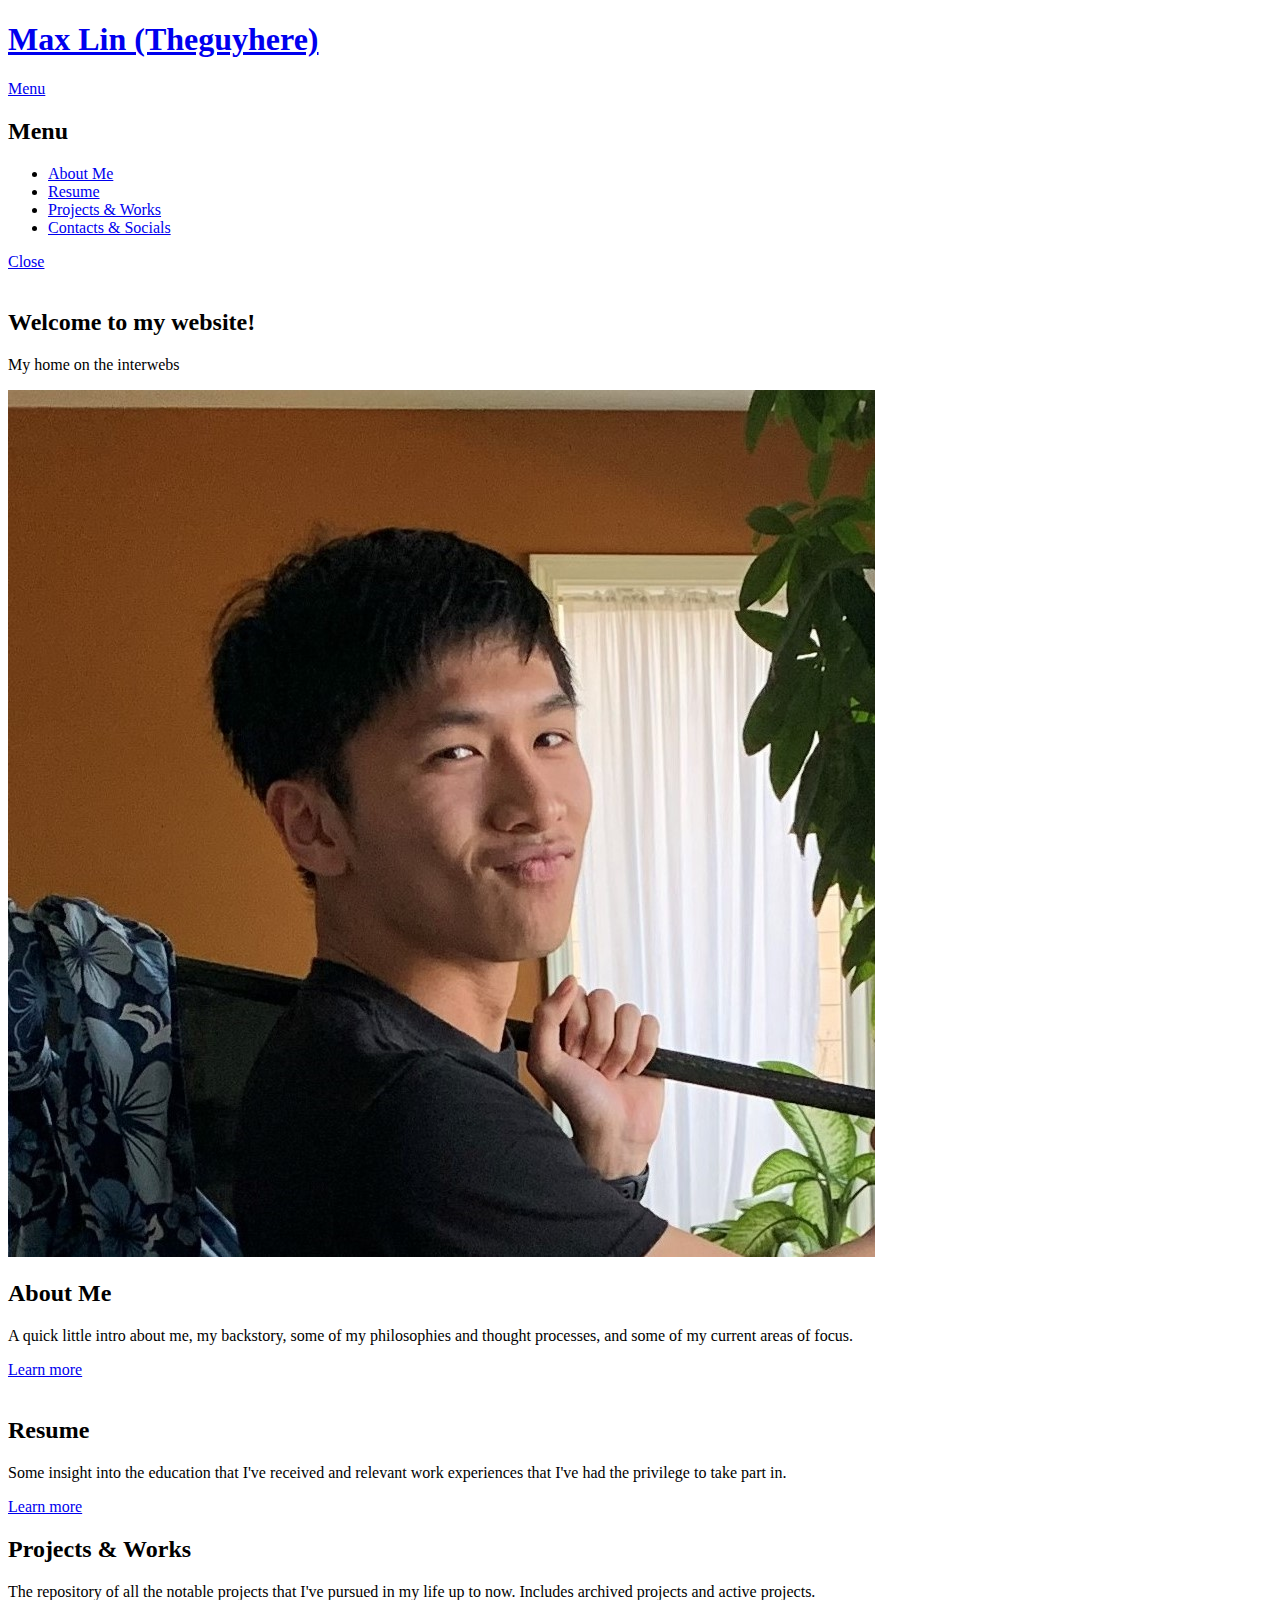
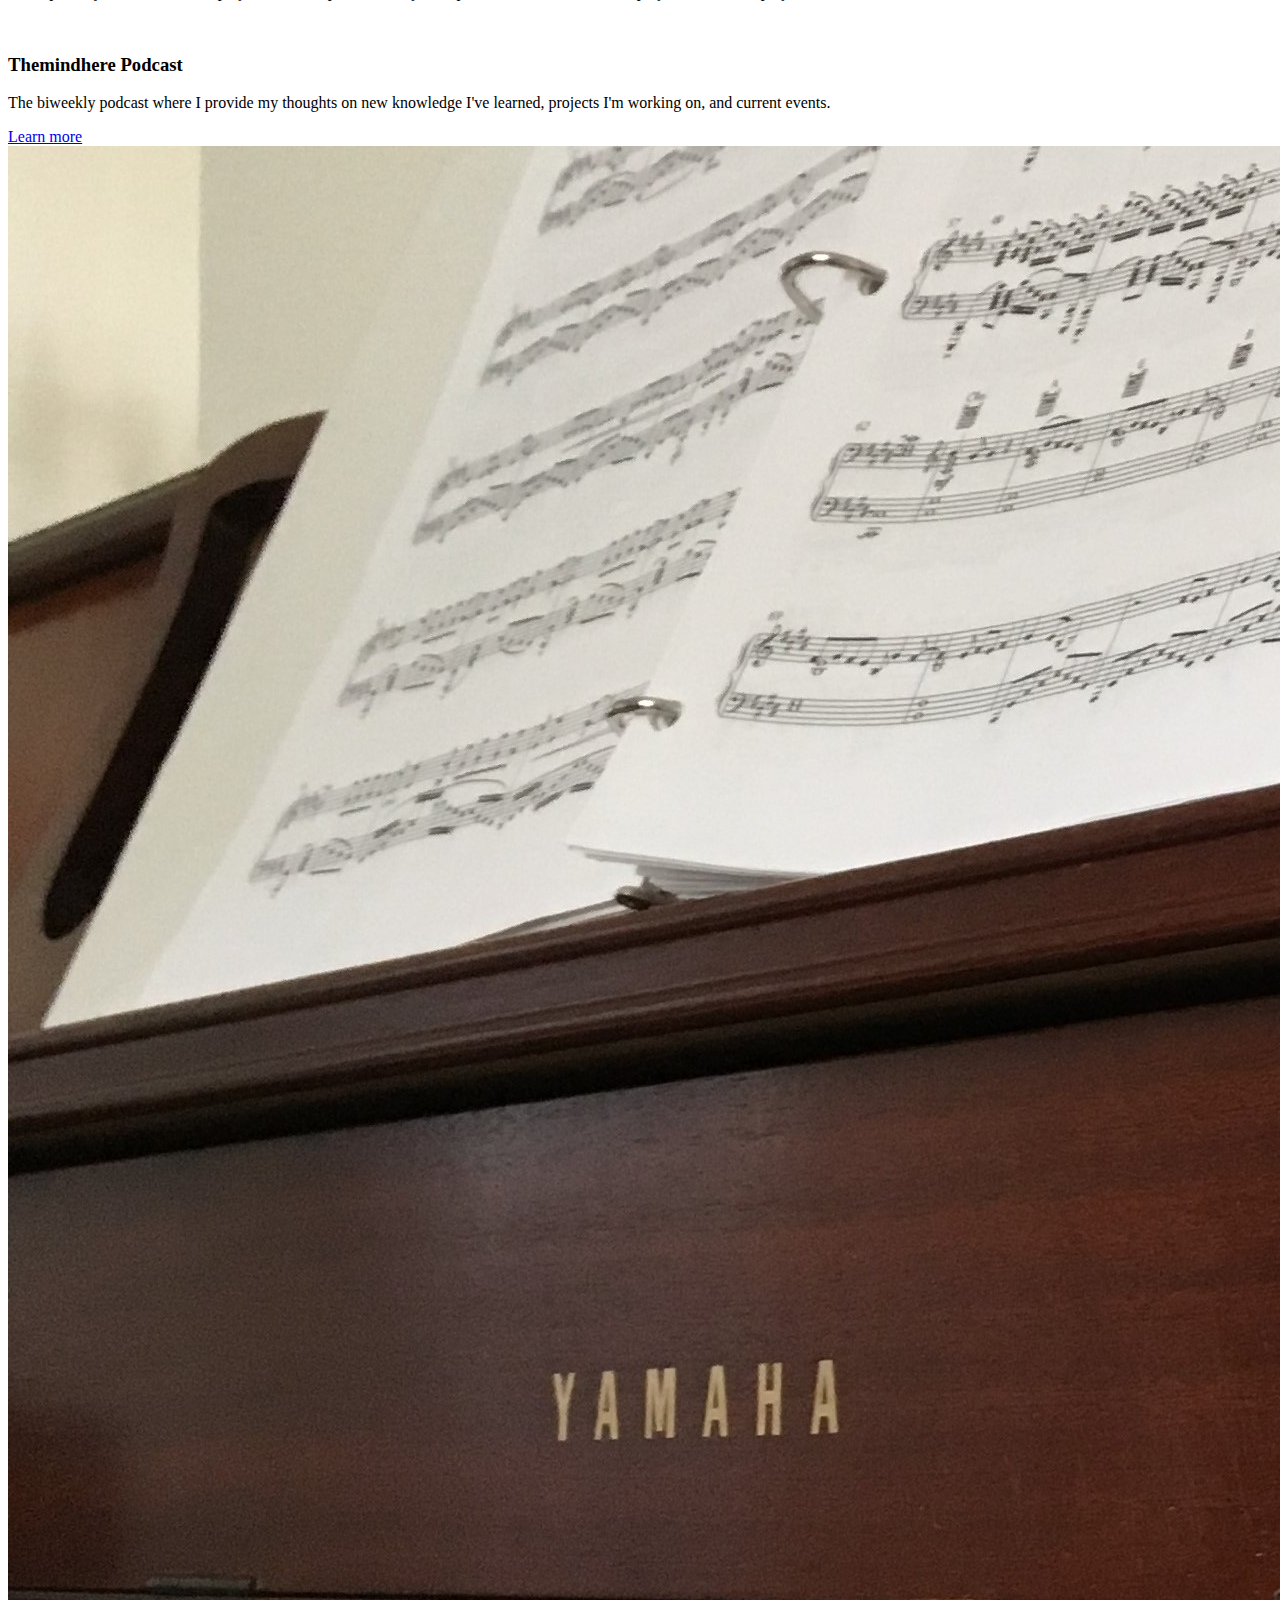
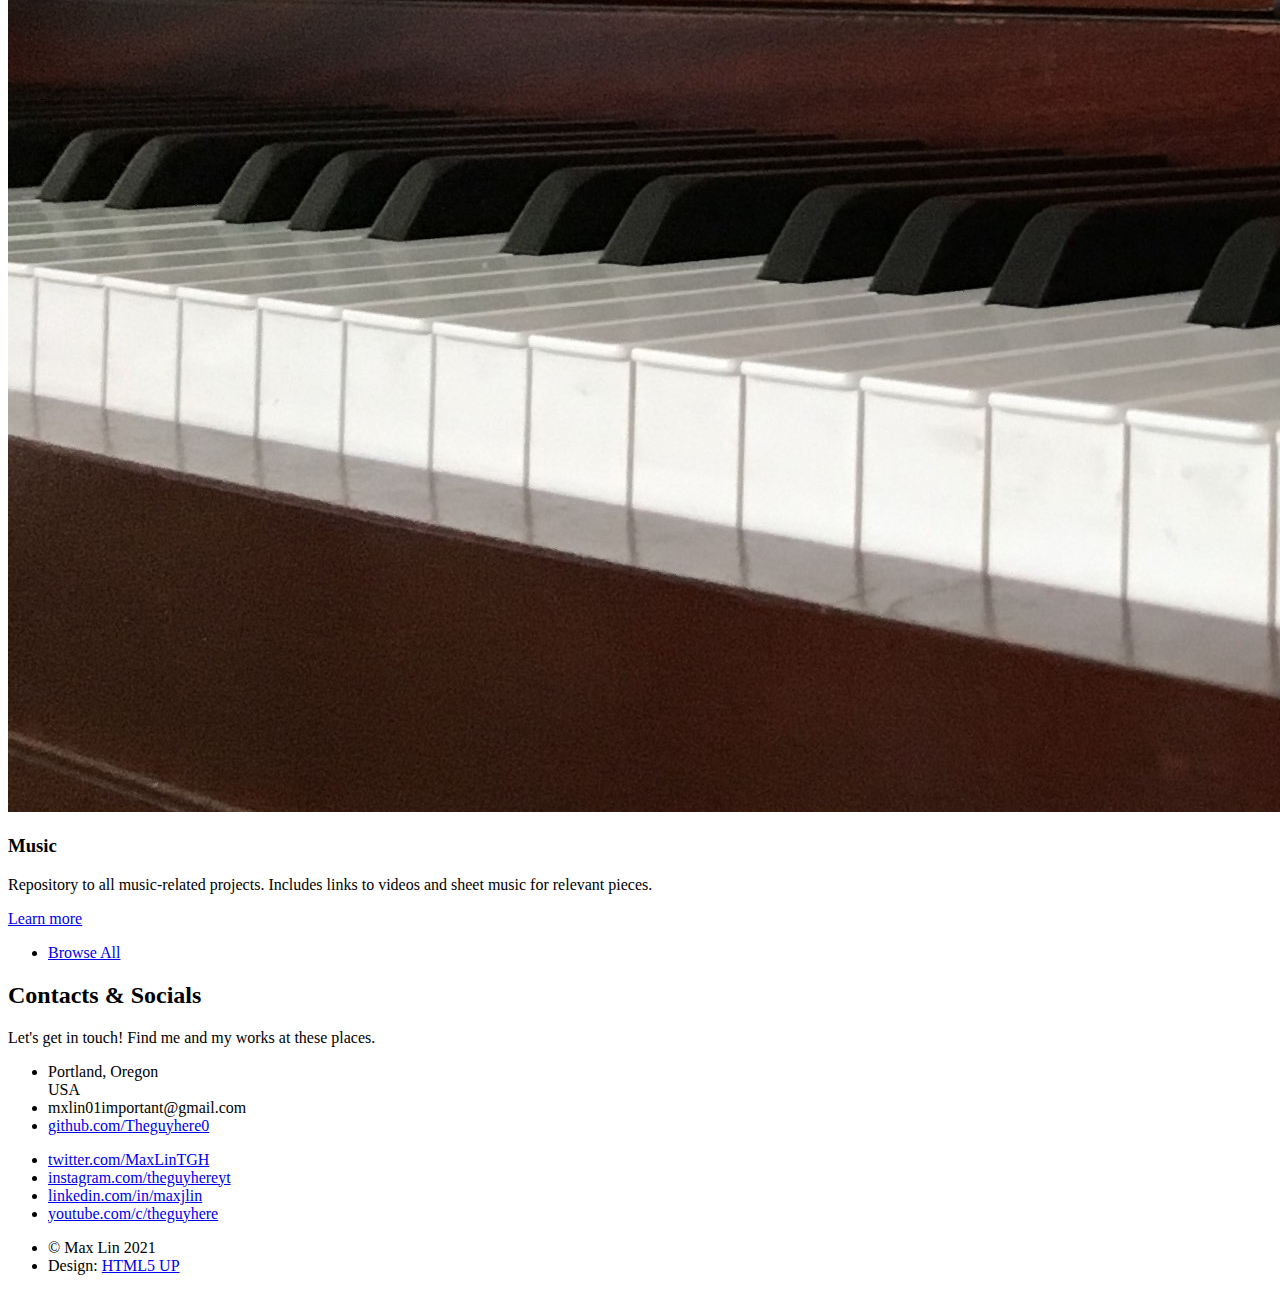
==== index.html @ 8dc337a7 "v1.0.4" ====
<!DOCTYPE HTML>
<html>
	<head>
		<title>Max Lin (Theguyhere)</title>
		<meta charset="utf-8" />
		<meta name="viewport" content="width=device-width, initial-scale=1, user-scalable=no" />
		<link rel="stylesheet" href="assets/css/main.css" />
		<noscript><link rel="stylesheet" href="assets/css/noscript.css" /></noscript>
	</head>
	<body class="is-preload">

		<!-- Page Wrapper -->
			<div id="page-wrapper">

				<!-- Header -->
					<header id="header" class="alt">
						<h1><a href="index.html">Max Lin (Theguyhere)</a></h1>
						<nav>
							<a href="#menu">Menu</a>
						</nav>
					</header>

				<!-- Menu -->
					<nav id="menu">
						<div class="inner">
							<h2>Menu</h2>
							<ul class="links">
								<li><a href="aboutMe.html">About Me</a></li>
								<li><a href="resume.html">Resume</a></li>
								<li><a href="projects.html">Projects & Works</a></li>
								<li><a href="#footer">Contacts & Socials</a></li>
							</ul>
							<a href="#" class="close">Close</a>
						</div>
					</nav>

				<!-- Banner -->
					<section id="banner">
						<div class="inner">
							<span class="image logo"><img src="images/theguyhere_logo.png" alt="" /></span>
							<h2>Welcome to my website!</h2>
							<p>My home on the interwebs</p>
						</div>
					</section>

				<!-- Wrapper -->
					<section id="wrapper">

						<!-- About Me -->
							<section class="wrapper spotlight style1">
								<div class="inner">
									<a href="aboutMe.html" class="image"><img src="images/me_silly.jpg" alt="" /></a>
									<div class="content">
										<h2 class="major">About Me</h2>
										<p>A quick little intro about me, my backstory, some of my philosophies and thought processes, and some of my current areas of focus.</p>
										<a href="aboutMe.html" class="special">Learn more</a>
									</div>
								</div>
							</section>

						<!-- Resume -->
							<section class="wrapper alt spotlight style3">
								<div class="inner">
									<a href="resume.html" class="image"><img src="images/me.jpg" alt="" /></a>
									<div class="content">
										<h2 class="major">Resume</h2>
										<p>Some insight into the education that I've received and relevant work experiences that I've had the privilege to take part in.</p>
										<a href="resume.html" class="special">Learn more</a>
									</div>
								</div>
							</section>

						<!-- Projects and Works -->
							<section class="wrapper">
								<div class="inner">
									<h2 class="major">Projects & Works</h2>
									<p>The repository of all the notable projects that I've pursued in my life up to now. Includes archived projects and active projects.</p>
									<section class="features">
										<article>
											<a href="projects/themindhere.html" class="image"><img src="images/themindhere.png" alt="" /></a>
											<h3 class="major">Themindhere Podcast</h3>
											<p>The biweekly podcast where I provide my thoughts on new knowledge I've learned, projects I'm working on, and current events.</p>
											<a href="projects/themindhere.html" class="special">Learn more</a>
										</article>
										<article>
											<a href="projects/music.html" class="image"><img src="images/keys.jpg" alt="" /></a>
											<h3 class="major">Music</h3>
											<p>Repository to all music-related projects. Includes links to videos and sheet music for relevant pieces.</p>
											<a href="projects/music.html" class="special">Learn more</a>
										</article>
									</section>
									<ul class="actions">
										<li><a href="projects.html" class="button">Browse All</a></li>
									</ul>
								</div>
							</section>

					</section>

				<!-- Footer -->
					<section id="footer">
						<div class="inner">
							<h2 class="major">Contacts & Socials</h2>
							<p>Let's get in touch! Find me and my works at these places.</p>
							<div class="row">
								<div class="col-6 col-12-medium">
									<ul class="contact">
										<li class="icon solid fa-home">
											Portland, Oregon<br />USA
										</li>
										<li class="icon solid fa-envelope"><a onclick="copy('mxlin01important@gmailcom')">mxlin01important@gmail.com</a></li>
										<li class="icon brands fa-github"><a href="https://github.com/Theguyhere0" target="_blank">github.com/Theguyhere0</a></li>
									</ul>
								</div>
								<div class="col-6 col-12-medium">
									<ul class="contact">
										<li class="icon brands fa-twitter"><a href="https://twitter.com/MaxLinTGH" target="_blank">twitter.com/MaxLinTGH</a></li>
										<li class="icon brands fa-instagram"><a href="https://instagram.com/theguyhereyt" target="_blank">instagram.com/theguyhereyt</a></li>
										<li class="icon brands fa-linkedin"><a href="https://linkedin.com/in/maxjlin" target="_blank">linkedin.com/in/maxjlin</a></li>
										<li class="icon brands fa-youtube"><a href="https://youtube.com/c/theguyhere" target="_blank">youtube.com/c/theguyhere</a></li>
									</ul>
								</div>
							</div>
							<ul class="copyright">
								<li>&copy; Max Lin 2021</li><li>Design: <a href="http://html5up.net" target="_blank">HTML5 UP</a></li>
							</ul>
						</div>
					</section>

			</div>

		<!-- Scripts -->
			<script src="assets/js/jquery.min.js"></script>
			<script src="assets/js/jquery.scrollex.min.js"></script>
			<script src="assets/js/browser.min.js"></script>
			<script src="assets/js/breakpoints.min.js"></script>
			<script src="assets/js/util.js"></script>
			<script src="assets/js/main.js"></script>
			<script>
				function copy(text) {
					const type = "text/plain";
					const blob = new Blob([text], {type})
				  let data = [new ClipboardItem({ [type]: blob })];

				  navigator.clipboard.write(data).then(function() {
				  }, function(err) {
				    console.log(err);
				  });
				}
			</script>

	</body>
</html>
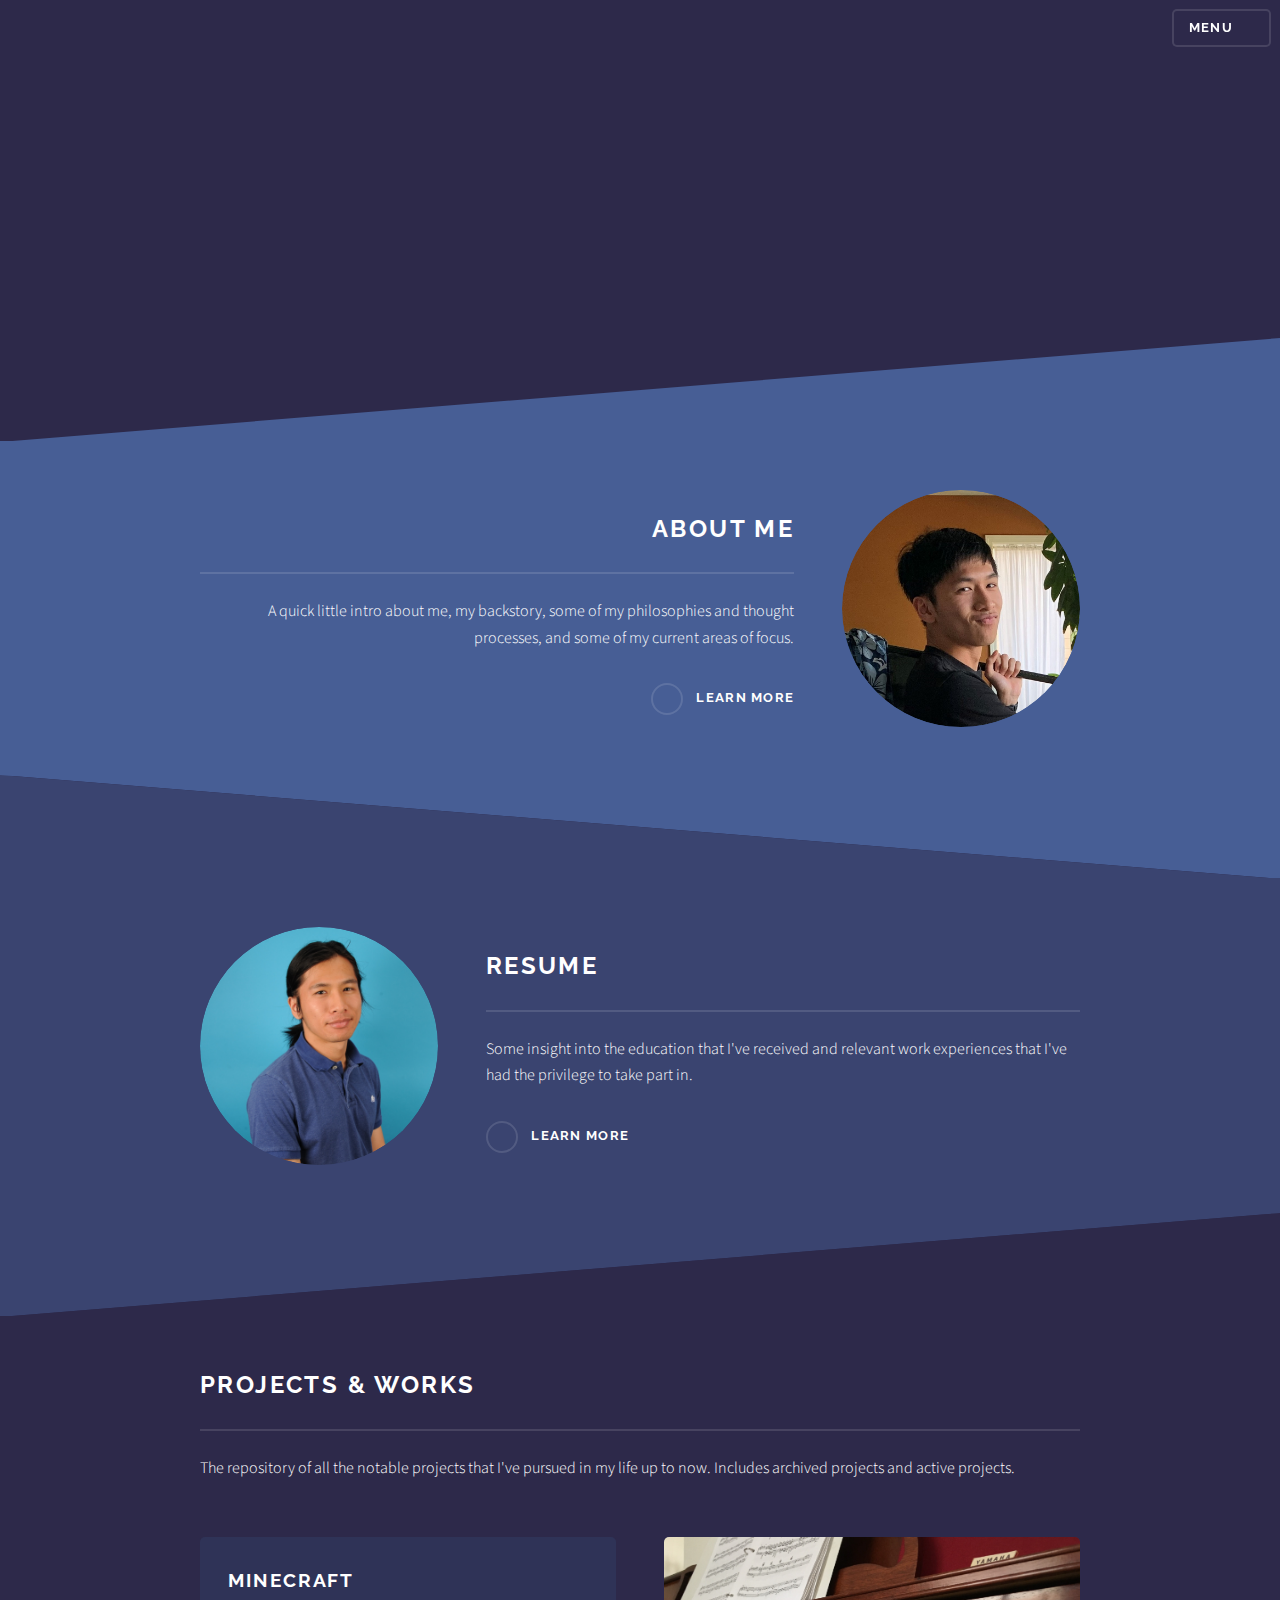
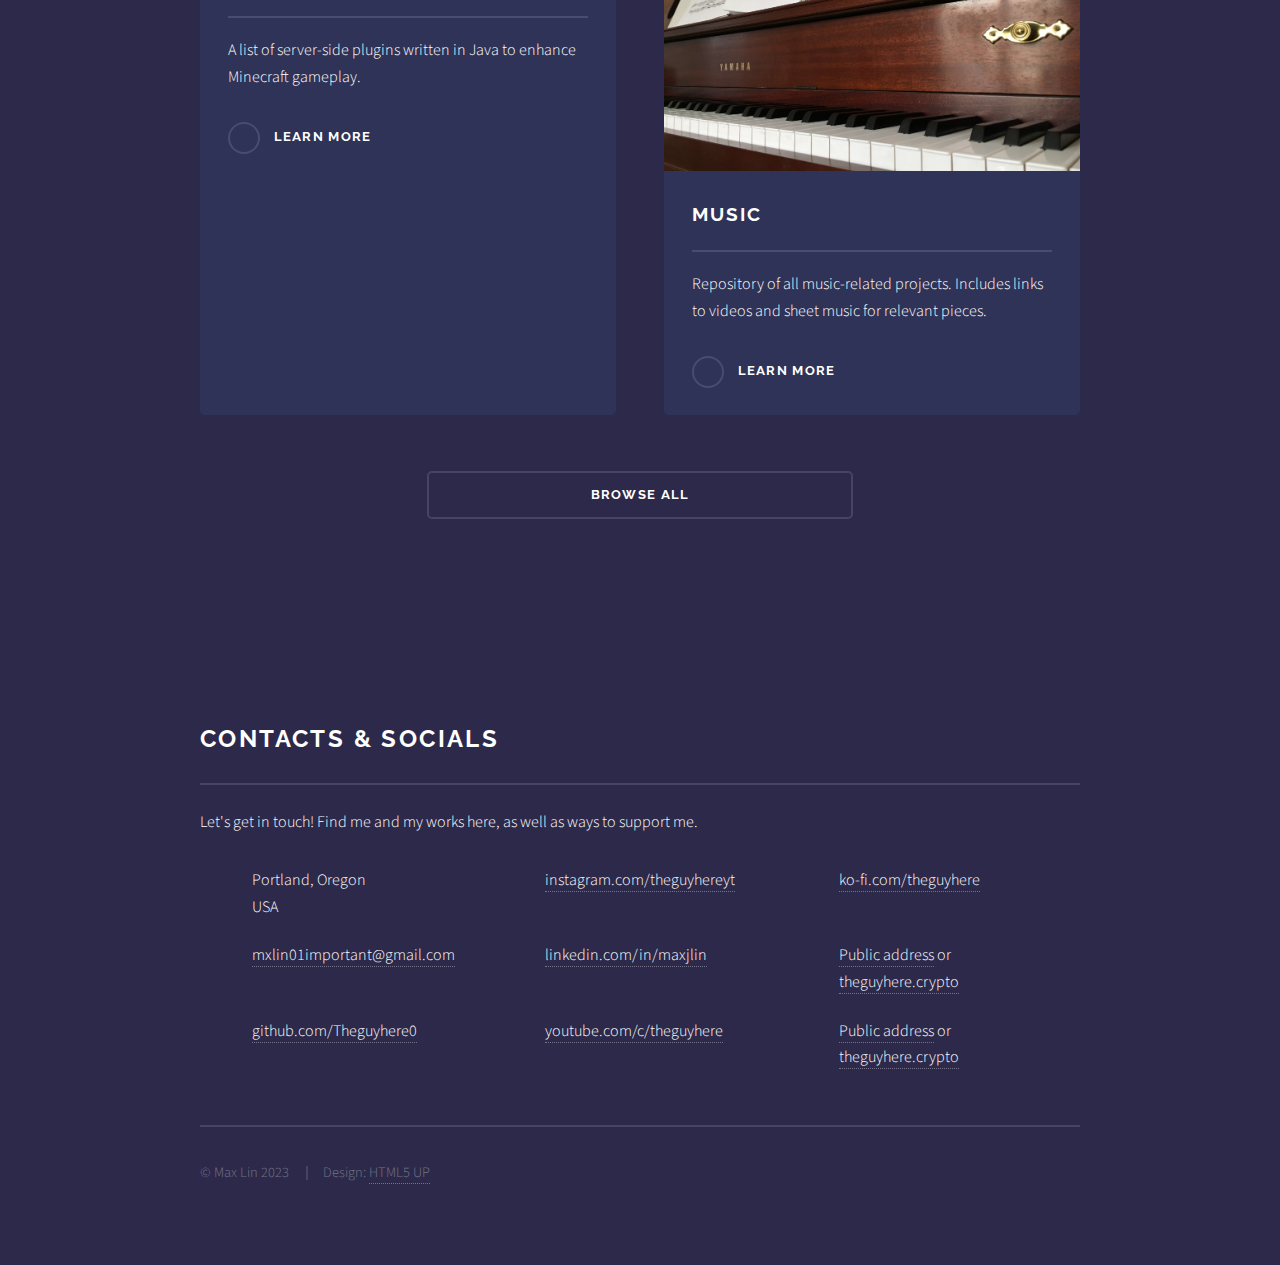
==== commit f71be636: "Initial upgrades" ====
--- a/index.html
+++ b/index.html
@@ -1,153 +1,182 @@
 <!DOCTYPE HTML>
 <html>
-	<head>
-		<title>Max Lin (Theguyhere)</title>
-		<meta charset="utf-8" />
-		<meta name="viewport" content="width=device-width, initial-scale=1, user-scalable=no" />
-		<link rel="stylesheet" href="assets/css/main.css" />
-		<noscript><link rel="stylesheet" href="assets/css/noscript.css" /></noscript>
-	</head>
-	<body class="is-preload">
 
-		<!-- Page Wrapper -->
-			<div id="page-wrapper">
+<head>
+	<title>Max Lin (Theguyhere)</title>
+	<meta charset="utf-8" />
+	<meta name="viewport" content="width=device-width, initial-scale=1, user-scalable=no" />
+	<link rel="stylesheet" href="assets/css/main.css" />
+	<noscript>
+		<link rel="stylesheet" href="assets/css/noscript.css" />
+	</noscript>
+</head>
 
-				<!-- Header -->
-					<header id="header" class="alt">
-						<h1><a href="index.html">Max Lin (Theguyhere)</a></h1>
-						<nav>
-							<a href="#menu">Menu</a>
-						</nav>
-					</header>
+<body class="is-preload">
 
-				<!-- Menu -->
-					<nav id="menu">
-						<div class="inner">
-							<h2>Menu</h2>
-							<ul class="links">
-								<li><a href="aboutMe.html">About Me</a></li>
-								<li><a href="resume.html">Resume</a></li>
-								<li><a href="projects.html">Projects & Works</a></li>
-								<li><a href="#footer">Contacts & Socials</a></li>
-							</ul>
-							<a href="#" class="close">Close</a>
+	<!-- Page Wrapper -->
+	<div id="page-wrapper">
+
+		<!-- Header -->
+		<header id="header" class="alt">
+			<h1><a href="index.html">Max Lin (Theguyhere)</a></h1>
+			<nav>
+				<a href="#menu">Menu</a>
+			</nav>
+		</header>
+
+		<!-- Menu -->
+		<nav id="menu">
+			<div class="inner">
+				<h2>Menu</h2>
+				<ul class="links">
+					<li><a href="aboutMe.html">About Me</a></li>
+					<li><a href="resume.html">Resume</a></li>
+					<li><a href="projects.html">Projects & Works</a></li>
+					<li><a href="#footer">Contacts & Socials</a></li>
+				</ul>
+				<a href="#" class="close">Close</a>
+			</div>
+		</nav>
+
+		<!-- Banner -->
+		<section id="banner">
+			<div class="inner">
+				<span class="image logo"><img src="images/theguyhere_logo.png" alt="" /></span>
+				<h2>Hi, I'm Max (AKA Theguyhere)</h2>
+				<p>Welcome to my home on the interwebs</p>
+			</div>
+		</section>
+
+		<!-- Wrapper -->
+		<section id="wrapper">
+
+			<!-- About Me -->
+			<section class="wrapper spotlight">
+				<div class="inner">
+					<a href="aboutMe.html" class="image"><img src="images/me_silly.jpg" alt="" /></a>
+					<div class="content">
+						<h2 class="major">About Me</h2>
+						<p>A quick little intro about me, my backstory, some of my philosophies and thought processes,
+							and some of my current areas of focus.</p>
+						<a href="aboutMe.html" class="special">Learn more</a>
+					</div>
+				</div>
+			</section>
+
+			<!-- Resume -->
+			<section class="wrapper alt spotlight style1-2">
+				<div class="inner">
+					<a href="resume.html" class="image"><img src="images/me_professional.jpg" alt="" /></a>
+					<div class="content">
+						<h2 class="major">Resume</h2>
+						<p>Some insight into the education that I've received and relevant work experiences that I've
+							had the privilege to take part in.</p>
+						<a href="resume.html" class="special">Learn more</a>
+					</div>
+				</div>
+			</section>
+
+			<!-- Projects and Works -->
+			<section class="wrapper">
+				<div class="inner">
+					<h2 class="major">Projects & Works</h2>
+					<p>The repository of all the notable projects that I've pursued in my life up to now. Includes
+						archived projects and active projects.</p>
+					<section class="features">
+						<article>
+							<a href="projects/minecraft.html" class="image"><img src="images/laptop.jpg" alt="" /></a>
+							<h3 class="major">Minecraft</h3>
+							<p>A list of server-side plugins written in Java to enhance Minecraft gameplay.</p>
+							<a href="projects/minecraft.html" class="special">Learn more</a>
+						</article>
+						<article>
+							<a href="projects/music.html" class="image"><img src="images/keys.jpg" alt="" /></a>
+							<h3 class="major">Music</h3>
+							<p>Repository of all music-related projects. Includes links to videos and sheet music for
+								relevant pieces.</p>
+							<a href="projects/music.html" class="special">Learn more</a>
+						</article>
+					</section>
+					<div class="row aln-center">
+						<div class="col-6 col-12-small">
+							<a href="projects.html" class="button fit">Browse All</a>
 						</div>
-					</nav>
+					</div>
+				</div>
+			</section>
 
-				<!-- Banner -->
-					<section id="banner">
-						<div class="inner">
-							<span class="image logo"><img src="images/theguyhere_logo.png" alt="" /></span>
-							<h2>Welcome to my website!</h2>
-							<p>My home on the interwebs</p>
-						</div>
-					</section>
+		</section>
 
-				<!-- Wrapper -->
-					<section id="wrapper">
+		<!-- Footer -->
+		<section id="footer">
+			<div class="inner">
+				<h2 class="major">Contacts & Socials</h2>
+				<p>Let's get in touch! Find me and my works here, as well as ways to support me.</p>
+				<div class="row">
+					<div class="col-4 col-12-medium">
+						<ul class="contact">
+							<li class="icon solid fa-home">
+								Portland, Oregon<br />USA
+							</li>
+							<li class="icon solid fa-envelope"><a class="copy"
+									onclick="copy('mxlin01important@gmailcom')">mxlin01important@gmail.com</a></li>
+							<li class="icon brands fa-github"><a href="https://github.com/Theguyhere0"
+									target="_blank">github.com/Theguyhere0</a></li>
+						</ul>
+					</div>
+					<div class="col-4 col-12-medium">
+						<ul class="contact">
+							<li class="icon brands fa-instagram"><a href="https://instagram.com/theguyhereyt"
+									target="_blank">instagram.com/theguyhereyt</a></li>
+							<li class="icon brands fa-linkedin"><a href="https://linkedin.com/in/maxjlin"
+									target="_blank">linkedin.com/in/maxjlin</a></li>
+							<li class="icon brands fa-youtube"><a href="https://youtube.com/c/theguyhere"
+									target="_blank">youtube.com/c/theguyhere</a></li>
+						</ul>
+					</div>
+					<div class="col-4 col-12-medium">
+						<ul class="contact">
+							<li class="icon solid fa-dollar-sign"><a href="https://ko-fi.com/theguyhere"
+									target="_blank">ko-fi.com/theguyhere</a></li>
+							<li class="icon brands fa-bitcoin"><a class="copy"
+									onclick="copy('bc1qfe0nxl8h8k4qt228ywad96umsfw4hxsr6raj4g')">Public
+									address</a>
+								or <a class="copy" onclick="copy('theguyhere.crypto')">theguyhere.crypto</a></li>
+							<li class="icon brands fa-ethereum"><a class="copy"
+									onclick="copy('0x2c7De7DeDe8e7229E91D8ce72afAac189F2D0C76')">Public
+									address</a> or <a class="copy" onclick="copy('theguyhere.crypto')">theguyhere.crypto</a></li>
+						</ul>
+					</div>
+				</div>
+				<ul class="copyright">
+					<li>&copy; Max Lin 2023</li>
+					<li>Design: <a href="http://html5up.net" target="_blank">HTML5 UP</a></li>
+				</ul>
+			</div>
+		</section>
 
-						<!-- About Me -->
-							<section class="wrapper spotlight style1">
-								<div class="inner">
-									<a href="aboutMe.html" class="image"><img src="images/me_silly.jpg" alt="" /></a>
-									<div class="content">
-										<h2 class="major">About Me</h2>
-										<p>A quick little intro about me, my backstory, some of my philosophies and thought processes, and some of my current areas of focus.</p>
-										<a href="aboutMe.html" class="special">Learn more</a>
-									</div>
-								</div>
-							</section>
+	</div>
 
-						<!-- Resume -->
-							<section class="wrapper alt spotlight style3">
-								<div class="inner">
-									<a href="resume.html" class="image"><img src="images/me.jpg" alt="" /></a>
-									<div class="content">
-										<h2 class="major">Resume</h2>
-										<p>Some insight into the education that I've received and relevant work experiences that I've had the privilege to take part in.</p>
-										<a href="resume.html" class="special">Learn more</a>
-									</div>
-								</div>
-							</section>
+	<!-- Scripts -->
+	<script src="assets/js/jquery.min.js"></script>
+	<script src="assets/js/jquery.scrollex.min.js"></script>
+	<script src="assets/js/browser.min.js"></script>
+	<script src="assets/js/breakpoints.min.js"></script>
+	<script src="assets/js/util.js"></script>
+	<script src="assets/js/main.js"></script>
+	<script>
+		function copy(text) {
+			const type = "text/plain";
+			const blob = new Blob([text], { type })
+			let data = [new ClipboardItem({ [type]: blob })];
 
-						<!-- Projects and Works -->
-							<section class="wrapper">
-								<div class="inner">
-									<h2 class="major">Projects & Works</h2>
-									<p>The repository of all the notable projects that I've pursued in my life up to now. Includes archived projects and active projects.</p>
-									<section class="features">
-										<article>
-											<a href="projects/themindhere.html" class="image"><img src="images/themindhere.png" alt="" /></a>
-											<h3 class="major">Themindhere Podcast</h3>
-											<p>The biweekly podcast where I provide my thoughts on new knowledge I've learned, projects I'm working on, and current events.</p>
-											<a href="projects/themindhere.html" class="special">Learn more</a>
-										</article>
-										<article>
-											<a href="projects/music.html" class="image"><img src="images/keys.jpg" alt="" /></a>
-											<h3 class="major">Music</h3>
-											<p>Repository to all music-related projects. Includes links to videos and sheet music for relevant pieces.</p>
-											<a href="projects/music.html" class="special">Learn more</a>
-										</article>
-									</section>
-									<ul class="actions">
-										<li><a href="projects.html" class="button">Browse All</a></li>
-									</ul>
-								</div>
-							</section>
+			navigator.clipboard.write(data).then(function () {
+			}, function (err) {
+				console.log(err);
+			});
+		}
+	</script>
 
-					</section>
+</body>
 
-				<!-- Footer -->
-					<section id="footer">
-						<div class="inner">
-							<h2 class="major">Contacts & Socials</h2>
-							<p>Let's get in touch! Find me and my works at these places.</p>
-							<div class="row">
-								<div class="col-6 col-12-medium">
-									<ul class="contact">
-										<li class="icon solid fa-home">
-											Portland, Oregon<br />USA
-										</li>
-										<li class="icon solid fa-envelope"><a onclick="copy('mxlin01important@gmailcom')">mxlin01important@gmail.com</a></li>
-										<li class="icon brands fa-github"><a href="https://github.com/Theguyhere0" target="_blank">github.com/Theguyhere0</a></li>
-									</ul>
-								</div>
-								<div class="col-6 col-12-medium">
-									<ul class="contact">
-										<li class="icon brands fa-twitter"><a href="https://twitter.com/MaxLinTGH" target="_blank">twitter.com/MaxLinTGH</a></li>
-										<li class="icon brands fa-instagram"><a href="https://instagram.com/theguyhereyt" target="_blank">instagram.com/theguyhereyt</a></li>
-										<li class="icon brands fa-linkedin"><a href="https://linkedin.com/in/maxjlin" target="_blank">linkedin.com/in/maxjlin</a></li>
-										<li class="icon brands fa-youtube"><a href="https://youtube.com/c/theguyhere" target="_blank">youtube.com/c/theguyhere</a></li>
-									</ul>
-								</div>
-							</div>
-							<ul class="copyright">
-								<li>&copy; Max Lin 2021</li><li>Design: <a href="http://html5up.net" target="_blank">HTML5 UP</a></li>
-							</ul>
-						</div>
-					</section>
-
-			</div>
-
-		<!-- Scripts -->
-			<script src="assets/js/jquery.min.js"></script>
-			<script src="assets/js/jquery.scrollex.min.js"></script>
-			<script src="assets/js/browser.min.js"></script>
-			<script src="assets/js/breakpoints.min.js"></script>
-			<script src="assets/js/util.js"></script>
-			<script src="assets/js/main.js"></script>
-			<script>
-				function copy(text) {
-					const type = "text/plain";
-					const blob = new Blob([text], {type})
-				  let data = [new ClipboardItem({ [type]: blob })];
-
-				  navigator.clipboard.write(data).then(function() {
-				  }, function(err) {
-				    console.log(err);
-				  });
-				}
-			</script>
-
-	</body>
-</html>
+</html>--- a/assets/css/main.css
+++ b/assets/css/main.css
@@ -0,0 +1,4350 @@
+@import url(fontawesome-all.min.css);
+@import url("https://fonts.googleapis.com/css?family=Raleway:200,700|Source+Sans+Pro:300,600,300italic,600italic");
+
+/*
+	Solid State by HTML5 UP
+	html5up.net | @ajlkn
+	Free for personal and commercial use under the CCA 3.0 license (html5up.net/license)
+*/
+
+html,
+body,
+div,
+span,
+applet,
+object,
+iframe,
+h1,
+h2,
+h3,
+h4,
+h5,
+h6,
+p,
+blockquote,
+pre,
+a,
+abbr,
+acronym,
+address,
+big,
+cite,
+code,
+del,
+dfn,
+em,
+img,
+ins,
+kbd,
+q,
+s,
+samp,
+small,
+strike,
+strong,
+sub,
+sup,
+tt,
+var,
+b,
+u,
+i,
+center,
+dl,
+dt,
+dd,
+ol,
+ul,
+li,
+fieldset,
+form,
+label,
+legend,
+table,
+caption,
+tbody,
+tfoot,
+thead,
+tr,
+th,
+td,
+article,
+aside,
+canvas,
+details,
+embed,
+figure,
+figcaption,
+footer,
+header,
+hgroup,
+menu,
+nav,
+output,
+ruby,
+section,
+summary,
+time,
+mark,
+audio,
+video {
+	margin: 0;
+	padding: 0;
+	border: 0;
+	font-size: 100%;
+	font: inherit;
+	vertical-align: baseline;
+}
+
+article,
+aside,
+details,
+figcaption,
+figure,
+footer,
+header,
+hgroup,
+menu,
+nav,
+section {
+	display: block;
+}
+
+body {
+	line-height: 1;
+}
+
+ol,
+ul {
+	list-style: none;
+}
+
+blockquote,
+q {
+	quotes: none;
+}
+
+blockquote:before,
+blockquote:after,
+q:before,
+q:after {
+	content: '';
+	content: none;
+}
+
+table {
+	border-collapse: collapse;
+	border-spacing: 0;
+}
+
+body {
+	-webkit-text-size-adjust: none;
+}
+
+mark {
+	background-color: transparent;
+	color: inherit;
+}
+
+input::-moz-focus-inner {
+	border: 0;
+	padding: 0;
+}
+
+input,
+select,
+textarea {
+	-moz-appearance: none;
+	-webkit-appearance: none;
+	-ms-appearance: none;
+	appearance: none;
+}
+
+/* Basic */
+
+@-ms-viewport {
+	width: device-width;
+}
+
+body {
+	-ms-overflow-style: scrollbar;
+}
+
+@media screen and (max-width: 480px) {
+
+	html,
+	body {
+		min-width: 320px;
+	}
+
+}
+
+html {
+	box-sizing: border-box;
+}
+
+*,
+*:before,
+*:after {
+	box-sizing: inherit;
+}
+
+body {
+	background-color: #2d294a;
+	background-image: linear-gradient(to top, rgba(45, 41, 74, 0.8), rgba(45, 41, 74, 0.8)), url("../../images/theguyhere_banner_art.png");
+	background-size: auto,
+		cover;
+	background-attachment: fixed,
+		fixed;
+	background-position: center,
+		center;
+}
+
+body.is-preload *,
+body.is-preload *:before,
+body.is-preload *:after {
+	-moz-animation: none !important;
+	-webkit-animation: none !important;
+	-ms-animation: none !important;
+	animation: none !important;
+	-moz-transition: none !important;
+	-webkit-transition: none !important;
+	-ms-transition: none !important;
+	transition: none !important;
+}
+
+/* Type */
+
+body,
+input,
+select,
+textarea {
+	color: #ffffff;
+	font-family: "Source Sans Pro", Helvetica, sans-serif;
+	font-size: 16.5pt;
+	font-weight: 300;
+	line-height: 1.65;
+}
+
+@media screen and (max-width: 1680px) {
+
+	body,
+	input,
+	select,
+	textarea {
+		font-size: 13pt;
+	}
+
+}
+
+@media screen and (max-width: 1280px) {
+
+	body,
+	input,
+	select,
+	textarea {
+		font-size: 12pt;
+	}
+
+}
+
+@media screen and (max-width: 980px) {
+
+	body,
+	input,
+	select,
+	textarea {
+		font-size: 12pt;
+	}
+
+}
+
+@media screen and (max-width: 736px) {
+
+	body,
+	input,
+	select,
+	textarea {
+		font-size: 12pt;
+	}
+
+}
+
+@media screen and (max-width: 480px) {
+
+	body,
+	input,
+	select,
+	textarea {
+		font-size: 12pt;
+	}
+
+}
+
+a {
+	-moz-transition: color 0.2s ease-in-out, border-bottom-color 0.2s ease-in-out;
+	-webkit-transition: color 0.2s ease-in-out, border-bottom-color 0.2s ease-in-out;
+	-ms-transition: color 0.2s ease-in-out, border-bottom-color 0.2s ease-in-out;
+	transition: color 0.2s ease-in-out, border-bottom-color 0.2s ease-in-out;
+	border-bottom: dotted 1px rgba(255, 255, 255, 0.35);
+	color: #ffffff;
+	text-decoration: none;
+}
+
+a:hover {
+	border-bottom-color: transparent;
+	color: #ffffff !important;
+}
+
+a:active {
+	color: #57fffc !important;
+}
+
+a.special:not(.button) {
+	text-decoration: none;
+	border-bottom: 0;
+	display: block;
+	font-family: Raleway, Helvetica, sans-serif;
+	font-size: 0.8em;
+	font-weight: 700;
+	letter-spacing: 0.1em;
+	margin: 0 0 2em 0;
+	text-transform: uppercase;
+}
+
+a.special:not(.button):before {
+	-moz-osx-font-smoothing: grayscale;
+	-webkit-font-smoothing: antialiased;
+	display: inline-block;
+	font-style: normal;
+	font-variant: normal;
+	text-rendering: auto;
+	line-height: 1;
+	text-transform: none !important;
+	font-family: 'Font Awesome 5 Free';
+	font-weight: 900;
+}
+
+a.special:not(.button):before {
+	-moz-transition: background-color 0.2s ease-in-out;
+	-webkit-transition: background-color 0.2s ease-in-out;
+	-ms-transition: background-color 0.2s ease-in-out;
+	transition: background-color 0.2s ease-in-out;
+	border-radius: 100%;
+	border: solid 2px rgba(255, 255, 255, 0.125);
+	content: '\f105';
+	display: inline-block;
+	font-size: 1.25em;
+	height: 2em;
+	line-height: 1.75em;
+	margin-right: 0.85em;
+	text-align: center;
+	text-indent: 0.15em;
+	vertical-align: middle;
+	width: 2em;
+}
+
+a.special:not(.button):hover:before {
+	background-color: rgba(213, 255, 254, 0.025);
+	border: solid 2px rgba(213, 255, 254, 0.25);
+}
+
+a.special:not(.button):active:before {
+	background-color: rgba(87, 255, 252, 0.075);
+	border: solid 2px rgba(87, 255, 252, 0.45);
+}
+
+strong,
+b {
+	color: #ffffff;
+	font-weight: 600;
+}
+
+em,
+i {
+	font-style: italic;
+}
+
+p {
+	margin: 0 0 2em 0;
+}
+
+h1,
+h2,
+h3,
+h4,
+h5,
+h6 {
+	color: #ffffff;
+	font-family: Raleway, Helvetica, sans-serif;
+	font-weight: 700;
+	letter-spacing: 0.1em;
+	margin: 0 0 1em 0;
+	text-transform: uppercase;
+}
+
+h1 a,
+h2 a,
+h3 a,
+h4 a,
+h5 a,
+h6 a {
+	color: inherit;
+	text-decoration: none;
+	border-bottom: 0;
+}
+
+h1 span,
+h2 span,
+h3 span,
+h4 span,
+h5 span,
+h6 span {
+	font-weight: 200;
+}
+
+h1.major,
+h2.major,
+h3.major,
+h4.major,
+h5.major,
+h6.major {
+	padding-bottom: 1em;
+	border-bottom: solid 2px rgba(255, 255, 255, 0.125);
+}
+
+h2 {
+	font-size: 1.5em;
+}
+
+h3 {
+	font-size: 1.2em;
+}
+
+h4 {
+	font-size: 0.9em;
+}
+
+h5 {
+	font-size: 0.7em;
+}
+
+h6 {
+	font-size: 0.7em;
+}
+
+@media screen and (max-width: 736px) {
+
+	h2 {
+		font-size: 1em;
+	}
+
+	h3 {
+		font-size: 0.8em;
+	}
+
+}
+
+sub {
+	font-size: 0.8em;
+	position: relative;
+	top: 0.5em;
+}
+
+sup {
+	font-size: 0.8em;
+	position: relative;
+	top: -0.5em;
+}
+
+blockquote {
+	border-left: solid 4px rgba(255, 255, 255, 0.125);
+	font-style: italic;
+	margin: 0 0 2em 0;
+	padding: 0.5em 0 0.5em 2em;
+}
+
+code {
+	background: rgba(255, 255, 255, 0.025);
+	border-radius: 5px;
+	border: solid 2px rgba(255, 255, 255, 0.125);
+	font-family: "Courier New", monospace;
+	font-size: 0.9em;
+	margin: 0 0.25em;
+	padding: 0.25em 0.65em;
+}
+
+pre {
+	-webkit-overflow-scrolling: touch;
+	font-family: "Courier New", monospace;
+	font-size: 0.9em;
+	margin: 0 0 2em 0;
+}
+
+pre code {
+	display: block;
+	line-height: 1.75em;
+	padding: 1em 1.5em;
+	overflow-x: auto;
+}
+
+hr {
+	border: 0;
+	border-bottom: solid 2px rgba(255, 255, 255, 0.125);
+	margin: 2.5em 0;
+}
+
+hr.major {
+	margin: 4em 0;
+}
+
+.align-left {
+	text-align: left;
+}
+
+.align-center {
+	text-align: center;
+}
+
+.align-right {
+	text-align: right;
+}
+
+.no-margins {
+	margin: 0;
+}
+
+/* Row */
+
+.row {
+	display: flex;
+	flex-wrap: wrap;
+	box-sizing: border-box;
+	align-items: stretch;
+}
+
+.row>* {
+	box-sizing: border-box;
+}
+
+.row.gtr-uniform>*> :last-child {
+	margin-bottom: 0;
+}
+
+.row.aln-left {
+	justify-content: flex-start;
+}
+
+.row.aln-center {
+	justify-content: center;
+}
+
+.row.aln-right {
+	justify-content: flex-end;
+}
+
+.row.aln-top {
+	align-items: flex-start;
+}
+
+.row.aln-middle {
+	align-items: center;
+}
+
+.row.aln-bottom {
+	align-items: flex-end;
+}
+
+.row>.imp {
+	order: -1;
+}
+
+.row>.col-1 {
+	width: 8.33333%;
+}
+
+.row>.off-1 {
+	margin-left: 8.33333%;
+}
+
+.row>.col-2 {
+	width: 16.66667%;
+}
+
+.row>.off-2 {
+	margin-left: 16.66667%;
+}
+
+.row>.col-3 {
+	width: 25%;
+}
+
+.row>.off-3 {
+	margin-left: 25%;
+}
+
+.row>.col-4 {
+	width: 33.33333%;
+}
+
+.row>.off-4 {
+	margin-left: 33.33333%;
+}
+
+.row>.col-5 {
+	width: 41.66667%;
+}
+
+.row>.off-5 {
+	margin-left: 41.66667%;
+}
+
+.row>.col-6 {
+	width: 50%;
+}
+
+.row>.off-6 {
+	margin-left: 50%;
+}
+
+.row>.col-7 {
+	width: 58.33333%;
+}
+
+.row>.off-7 {
+	margin-left: 58.33333%;
+}
+
+.row>.col-8 {
+	width: 66.66667%;
+}
+
+.row>.off-8 {
+	margin-left: 66.66667%;
+}
+
+.row>.col-9 {
+	width: 75%;
+}
+
+.row>.off-9 {
+	margin-left: 75%;
+}
+
+.row>.col-10 {
+	width: 83.33333%;
+}
+
+.row>.off-10 {
+	margin-left: 83.33333%;
+}
+
+.row>.col-11 {
+	width: 91.66667%;
+}
+
+.row>.off-11 {
+	margin-left: 91.66667%;
+}
+
+.row>.col-12 {
+	width: 100%;
+}
+
+.row>.off-12 {
+	margin-left: 100%;
+}
+
+.row.gtr-0 {
+	margin-top: 0;
+	margin-left: 0em;
+}
+
+.row.gtr-0>* {
+	padding: 0 0 0 0em;
+}
+
+.row.gtr-0.gtr-uniform {
+	margin-top: 0em;
+}
+
+.row.gtr-0.gtr-uniform>* {
+	padding-top: 0em;
+}
+
+.row.gtr-25 {
+	margin-top: 0;
+	margin-left: -0.4375em;
+}
+
+.row.gtr-25>* {
+	padding: 0 0 0 0.4375em;
+}
+
+.row.gtr-25.gtr-uniform {
+	margin-top: -0.4375em;
+}
+
+.row.gtr-25.gtr-uniform>* {
+	padding-top: 0.4375em;
+}
+
+.row.gtr-50 {
+	margin-top: 0;
+	margin-left: -0.875em;
+}
+
+.row.gtr-50>* {
+	padding: 0 0 0 0.875em;
+}
+
+.row.gtr-50.gtr-uniform {
+	margin-top: -0.875em;
+}
+
+.row.gtr-50.gtr-uniform>* {
+	padding-top: 0.875em;
+}
+
+.row {
+	margin-top: 0;
+	margin-left: -1.75em;
+}
+
+.row>* {
+	padding: 0 0 0 1.75em;
+}
+
+.row.gtr-uniform {
+	margin-top: -1.75em;
+}
+
+.row.gtr-uniform>* {
+	padding-top: 1.75em;
+}
+
+.row.gtr-150 {
+	margin-top: 0;
+	margin-left: -2.625em;
+}
+
+.row.gtr-150>* {
+	padding: 0 0 0 2.625em;
+}
+
+.row.gtr-150.gtr-uniform {
+	margin-top: -2.625em;
+}
+
+.row.gtr-150.gtr-uniform>* {
+	padding-top: 2.625em;
+}
+
+.row.gtr-200 {
+	margin-top: 0;
+	margin-left: -3.5em;
+}
+
+.row.gtr-200>* {
+	padding: 0 0 0 3.5em;
+}
+
+.row.gtr-200.gtr-uniform {
+	margin-top: -3.5em;
+}
+
+.row.gtr-200.gtr-uniform>* {
+	padding-top: 3.5em;
+}
+
+@media screen and (max-width: 1680px) {
+
+	.row {
+		display: flex;
+		flex-wrap: wrap;
+		box-sizing: border-box;
+		align-items: stretch;
+	}
+
+	.row>* {
+		box-sizing: border-box;
+	}
+
+	.row.gtr-uniform>*> :last-child {
+		margin-bottom: 0;
+	}
+
+	.row.aln-left {
+		justify-content: flex-start;
+	}
+
+	.row.aln-center {
+		justify-content: center;
+	}
+
+	.row.aln-right {
+		justify-content: flex-end;
+	}
+
+	.row.aln-top {
+		align-items: flex-start;
+	}
+
+	.row.aln-middle {
+		align-items: center;
+	}
+
+	.row.aln-bottom {
+		align-items: flex-end;
+	}
+
+	.row>.imp-xlarge {
+		order: -1;
+	}
+
+	.row>.col-1-xlarge {
+		width: 8.33333%;
+	}
+
+	.row>.off-1-xlarge {
+		margin-left: 8.33333%;
+	}
+
+	.row>.col-2-xlarge {
+		width: 16.66667%;
+	}
+
+	.row>.off-2-xlarge {
+		margin-left: 16.66667%;
+	}
+
+	.row>.col-3-xlarge {
+		width: 25%;
+	}
+
+	.row>.off-3-xlarge {
+		margin-left: 25%;
+	}
+
+	.row>.col-4-xlarge {
+		width: 33.33333%;
+	}
+
+	.row>.off-4-xlarge {
+		margin-left: 33.33333%;
+	}
+
+	.row>.col-5-xlarge {
+		width: 41.66667%;
+	}
+
+	.row>.off-5-xlarge {
+		margin-left: 41.66667%;
+	}
+
+	.row>.col-6-xlarge {
+		width: 50%;
+	}
+
+	.row>.off-6-xlarge {
+		margin-left: 50%;
+	}
+
+	.row>.col-7-xlarge {
+		width: 58.33333%;
+	}
+
+	.row>.off-7-xlarge {
+		margin-left: 58.33333%;
+	}
+
+	.row>.col-8-xlarge {
+		width: 66.66667%;
+	}
+
+	.row>.off-8-xlarge {
+		margin-left: 66.66667%;
+	}
+
+	.row>.col-9-xlarge {
+		width: 75%;
+	}
+
+	.row>.off-9-xlarge {
+		margin-left: 75%;
+	}
+
+	.row>.col-10-xlarge {
+		width: 83.33333%;
+	}
+
+	.row>.off-10-xlarge {
+		margin-left: 83.33333%;
+	}
+
+	.row>.col-11-xlarge {
+		width: 91.66667%;
+	}
+
+	.row>.off-11-xlarge {
+		margin-left: 91.66667%;
+	}
+
+	.row>.col-12-xlarge {
+		width: 100%;
+	}
+
+	.row>.off-12-xlarge {
+		margin-left: 100%;
+	}
+
+	.row.gtr-0 {
+		margin-top: 0;
+		margin-left: 0em;
+	}
+
+	.row.gtr-0>* {
+		padding: 0 0 0 0em;
+	}
+
+	.row.gtr-0.gtr-uniform {
+		margin-top: 0em;
+	}
+
+	.row.gtr-0.gtr-uniform>* {
+		padding-top: 0em;
+	}
+
+	.row.gtr-25 {
+		margin-top: 0;
+		margin-left: -0.4375em;
+	}
+
+	.row.gtr-25>* {
+		padding: 0 0 0 0.4375em;
+	}
+
+	.row.gtr-25.gtr-uniform {
+		margin-top: -0.4375em;
+	}
+
+	.row.gtr-25.gtr-uniform>* {
+		padding-top: 0.4375em;
+	}
+
+	.row.gtr-50 {
+		margin-top: 0;
+		margin-left: -0.875em;
+	}
+
+	.row.gtr-50>* {
+		padding: 0 0 0 0.875em;
+	}
+
+	.row.gtr-50.gtr-uniform {
+		margin-top: -0.875em;
+	}
+
+	.row.gtr-50.gtr-uniform>* {
+		padding-top: 0.875em;
+	}
+
+	.row {
+		margin-top: 0;
+		margin-left: -1.75em;
+	}
+
+	.row>* {
+		padding: 0 0 0 1.75em;
+	}
+
+	.row.gtr-uniform {
+		margin-top: -1.75em;
+	}
+
+	.row.gtr-uniform>* {
+		padding-top: 1.75em;
+	}
+
+	.row.gtr-150 {
+		margin-top: 0;
+		margin-left: -2.625em;
+	}
+
+	.row.gtr-150>* {
+		padding: 0 0 0 2.625em;
+	}
+
+	.row.gtr-150.gtr-uniform {
+		margin-top: -2.625em;
+	}
+
+	.row.gtr-150.gtr-uniform>* {
+		padding-top: 2.625em;
+	}
+
+	.row.gtr-200 {
+		margin-top: 0;
+		margin-left: -3.5em;
+	}
+
+	.row.gtr-200>* {
+		padding: 0 0 0 3.5em;
+	}
+
+	.row.gtr-200.gtr-uniform {
+		margin-top: -3.5em;
+	}
+
+	.row.gtr-200.gtr-uniform>* {
+		padding-top: 3.5em;
+	}
+
+}
+
+@media screen and (max-width: 1280px) {
+
+	.row {
+		display: flex;
+		flex-wrap: wrap;
+		box-sizing: border-box;
+		align-items: stretch;
+	}
+
+	.row>* {
+		box-sizing: border-box;
+	}
+
+	.row.gtr-uniform>*> :last-child {
+		margin-bottom: 0;
+	}
+
+	.row.aln-left {
+		justify-content: flex-start;
+	}
+
+	.row.aln-center {
+		justify-content: center;
+	}
+
+	.row.aln-right {
+		justify-content: flex-end;
+	}
+
+	.row.aln-top {
+		align-items: flex-start;
+	}
+
+	.row.aln-middle {
+		align-items: center;
+	}
+
+	.row.aln-bottom {
+		align-items: flex-end;
+	}
+
+	.row>.imp-large {
+		order: -1;
+	}
+
+	.row>.col-1-large {
+		width: 8.33333%;
+	}
+
+	.row>.off-1-large {
+		margin-left: 8.33333%;
+	}
+
+	.row>.col-2-large {
+		width: 16.66667%;
+	}
+
+	.row>.off-2-large {
+		margin-left: 16.66667%;
+	}
+
+	.row>.col-3-large {
+		width: 25%;
+	}
+
+	.row>.off-3-large {
+		margin-left: 25%;
+	}
+
+	.row>.col-4-large {
+		width: 33.33333%;
+	}
+
+	.row>.off-4-large {
+		margin-left: 33.33333%;
+	}
+
+	.row>.col-5-large {
+		width: 41.66667%;
+	}
+
+	.row>.off-5-large {
+		margin-left: 41.66667%;
+	}
+
+	.row>.col-6-large {
+		width: 50%;
+	}
+
+	.row>.off-6-large {
+		margin-left: 50%;
+	}
+
+	.row>.col-7-large {
+		width: 58.33333%;
+	}
+
+	.row>.off-7-large {
+		margin-left: 58.33333%;
+	}
+
+	.row>.col-8-large {
+		width: 66.66667%;
+	}
+
+	.row>.off-8-large {
+		margin-left: 66.66667%;
+	}
+
+	.row>.col-9-large {
+		width: 75%;
+	}
+
+	.row>.off-9-large {
+		margin-left: 75%;
+	}
+
+	.row>.col-10-large {
+		width: 83.33333%;
+	}
+
+	.row>.off-10-large {
+		margin-left: 83.33333%;
+	}
+
+	.row>.col-11-large {
+		width: 91.66667%;
+	}
+
+	.row>.off-11-large {
+		margin-left: 91.66667%;
+	}
+
+	.row>.col-12-large {
+		width: 100%;
+	}
+
+	.row>.off-12-large {
+		margin-left: 100%;
+	}
+
+	.row.gtr-0 {
+		margin-top: 0;
+		margin-left: 0em;
+	}
+
+	.row.gtr-0>* {
+		padding: 0 0 0 0em;
+	}
+
+	.row.gtr-0.gtr-uniform {
+		margin-top: 0em;
+	}
+
+	.row.gtr-0.gtr-uniform>* {
+		padding-top: 0em;
+	}
+
+	.row.gtr-25 {
+		margin-top: 0;
+		margin-left: -0.4375em;
+	}
+
+	.row.gtr-25>* {
+		padding: 0 0 0 0.4375em;
+	}
+
+	.row.gtr-25.gtr-uniform {
+		margin-top: -0.4375em;
+	}
+
+	.row.gtr-25.gtr-uniform>* {
+		padding-top: 0.4375em;
+	}
+
+	.row.gtr-50 {
+		margin-top: 0;
+		margin-left: -0.875em;
+	}
+
+	.row.gtr-50>* {
+		padding: 0 0 0 0.875em;
+	}
+
+	.row.gtr-50.gtr-uniform {
+		margin-top: -0.875em;
+	}
+
+	.row.gtr-50.gtr-uniform>* {
+		padding-top: 0.875em;
+	}
+
+	.row {
+		margin-top: 0;
+		margin-left: -1.75em;
+	}
+
+	.row>* {
+		padding: 0 0 0 1.75em;
+	}
+
+	.row.gtr-uniform {
+		margin-top: -1.75em;
+	}
+
+	.row.gtr-uniform>* {
+		padding-top: 1.75em;
+	}
+
+	.row.gtr-150 {
+		margin-top: 0;
+		margin-left: -2.625em;
+	}
+
+	.row.gtr-150>* {
+		padding: 0 0 0 2.625em;
+	}
+
+	.row.gtr-150.gtr-uniform {
+		margin-top: -2.625em;
+	}
+
+	.row.gtr-150.gtr-uniform>* {
+		padding-top: 2.625em;
+	}
+
+	.row.gtr-200 {
+		margin-top: 0;
+		margin-left: -3.5em;
+	}
+
+	.row.gtr-200>* {
+		padding: 0 0 0 3.5em;
+	}
+
+	.row.gtr-200.gtr-uniform {
+		margin-top: -3.5em;
+	}
+
+	.row.gtr-200.gtr-uniform>* {
+		padding-top: 3.5em;
+	}
+
+}
+
+@media screen and (max-width: 980px) {
+
+	.row {
+		display: flex;
+		flex-wrap: wrap;
+		box-sizing: border-box;
+		align-items: stretch;
+	}
+
+	.row>* {
+		box-sizing: border-box;
+	}
+
+	.row.gtr-uniform>*> :last-child {
+		margin-bottom: 0;
+	}
+
+	.row.aln-left {
+		justify-content: flex-start;
+	}
+
+	.row.aln-center {
+		justify-content: center;
+	}
+
+	.row.aln-right {
+		justify-content: flex-end;
+	}
+
+	.row.aln-top {
+		align-items: flex-start;
+	}
+
+	.row.aln-middle {
+		align-items: center;
+	}
+
+	.row.aln-bottom {
+		align-items: flex-end;
+	}
+
+	.row>.imp-medium {
+		order: -1;
+	}
+
+	.row>.col-1-medium {
+		width: 8.33333%;
+	}
+
+	.row>.off-1-medium {
+		margin-left: 8.33333%;
+	}
+
+	.row>.col-2-medium {
+		width: 16.66667%;
+	}
+
+	.row>.off-2-medium {
+		margin-left: 16.66667%;
+	}
+
+	.row>.col-3-medium {
+		width: 25%;
+	}
+
+	.row>.off-3-medium {
+		margin-left: 25%;
+	}
+
+	.row>.col-4-medium {
+		width: 33.33333%;
+	}
+
+	.row>.off-4-medium {
+		margin-left: 33.33333%;
+	}
+
+	.row>.col-5-medium {
+		width: 41.66667%;
+	}
+
+	.row>.off-5-medium {
+		margin-left: 41.66667%;
+	}
+
+	.row>.col-6-medium {
+		width: 50%;
+	}
+
+	.row>.off-6-medium {
+		margin-left: 50%;
+	}
+
+	.row>.col-7-medium {
+		width: 58.33333%;
+	}
+
+	.row>.off-7-medium {
+		margin-left: 58.33333%;
+	}
+
+	.row>.col-8-medium {
+		width: 66.66667%;
+	}
+
+	.row>.off-8-medium {
+		margin-left: 66.66667%;
+	}
+
+	.row>.col-9-medium {
+		width: 75%;
+	}
+
+	.row>.off-9-medium {
+		margin-left: 75%;
+	}
+
+	.row>.col-10-medium {
+		width: 83.33333%;
+	}
+
+	.row>.off-10-medium {
+		margin-left: 83.33333%;
+	}
+
+	.row>.col-11-medium {
+		width: 91.66667%;
+	}
+
+	.row>.off-11-medium {
+		margin-left: 91.66667%;
+	}
+
+	.row>.col-12-medium {
+		width: 100%;
+	}
+
+	.row>.off-12-medium {
+		margin-left: 100%;
+	}
+
+	.row.gtr-0 {
+		margin-top: 0;
+		margin-left: 0em;
+	}
+
+	.row.gtr-0>* {
+		padding: 0 0 0 0em;
+	}
+
+	.row.gtr-0.gtr-uniform {
+		margin-top: 0em;
+	}
+
+	.row.gtr-0.gtr-uniform>* {
+		padding-top: 0em;
+	}
+
+	.row.gtr-25 {
+		margin-top: 0;
+		margin-left: -0.4375em;
+	}
+
+	.row.gtr-25>* {
+		padding: 0 0 0 0.4375em;
+	}
+
+	.row.gtr-25.gtr-uniform {
+		margin-top: -0.4375em;
+	}
+
+	.row.gtr-25.gtr-uniform>* {
+		padding-top: 0.4375em;
+	}
+
+	.row.gtr-50 {
+		margin-top: 0;
+		margin-left: -0.875em;
+	}
+
+	.row.gtr-50>* {
+		padding: 0 0 0 0.875em;
+	}
+
+	.row.gtr-50.gtr-uniform {
+		margin-top: -0.875em;
+	}
+
+	.row.gtr-50.gtr-uniform>* {
+		padding-top: 0.875em;
+	}
+
+	.row {
+		margin-top: 0;
+		margin-left: -1.75em;
+	}
+
+	.row>* {
+		padding: 0 0 0 1.75em;
+	}
+
+	.row.gtr-uniform {
+		margin-top: -1.75em;
+	}
+
+	.row.gtr-uniform>* {
+		padding-top: 1.75em;
+	}
+
+	.row.gtr-150 {
+		margin-top: 0;
+		margin-left: -2.625em;
+	}
+
+	.row.gtr-150>* {
+		padding: 0 0 0 2.625em;
+	}
+
+	.row.gtr-150.gtr-uniform {
+		margin-top: -2.625em;
+	}
+
+	.row.gtr-150.gtr-uniform>* {
+		padding-top: 2.625em;
+	}
+
+	.row.gtr-200 {
+		margin-top: 0;
+		margin-left: -3.5em;
+	}
+
+	.row.gtr-200>* {
+		padding: 0 0 0 3.5em;
+	}
+
+	.row.gtr-200.gtr-uniform {
+		margin-top: -3.5em;
+	}
+
+	.row.gtr-200.gtr-uniform>* {
+		padding-top: 3.5em;
+	}
+
+}
+
+@media screen and (max-width: 736px) {
+
+	.row {
+		display: flex;
+		flex-wrap: wrap;
+		box-sizing: border-box;
+		align-items: stretch;
+	}
+
+	.row>* {
+		box-sizing: border-box;
+	}
+
+	.row.gtr-uniform>*> :last-child {
+		margin-bottom: 0;
+	}
+
+	.row.aln-left {
+		justify-content: flex-start;
+	}
+
+	.row.aln-center {
+		justify-content: center;
+	}
+
+	.row.aln-right {
+		justify-content: flex-end;
+	}
+
+	.row.aln-top {
+		align-items: flex-start;
+	}
+
+	.row.aln-middle {
+		align-items: center;
+	}
+
+	.row.aln-bottom {
+		align-items: flex-end;
+	}
+
+	.row>.imp-small {
+		order: -1;
+	}
+
+	.row>.col-1-small {
+		width: 8.33333%;
+	}
+
+	.row>.off-1-small {
+		margin-left: 8.33333%;
+	}
+
+	.row>.col-2-small {
+		width: 16.66667%;
+	}
+
+	.row>.off-2-small {
+		margin-left: 16.66667%;
+	}
+
+	.row>.col-3-small {
+		width: 25%;
+	}
+
+	.row>.off-3-small {
+		margin-left: 25%;
+	}
+
+	.row>.col-4-small {
+		width: 33.33333%;
+	}
+
+	.row>.off-4-small {
+		margin-left: 33.33333%;
+	}
+
+	.row>.col-5-small {
+		width: 41.66667%;
+	}
+
+	.row>.off-5-small {
+		margin-left: 41.66667%;
+	}
+
+	.row>.col-6-small {
+		width: 50%;
+	}
+
+	.row>.off-6-small {
+		margin-left: 50%;
+	}
+
+	.row>.col-7-small {
+		width: 58.33333%;
+	}
+
+	.row>.off-7-small {
+		margin-left: 58.33333%;
+	}
+
+	.row>.col-8-small {
+		width: 66.66667%;
+	}
+
+	.row>.off-8-small {
+		margin-left: 66.66667%;
+	}
+
+	.row>.col-9-small {
+		width: 75%;
+	}
+
+	.row>.off-9-small {
+		margin-left: 75%;
+	}
+
+	.row>.col-10-small {
+		width: 83.33333%;
+	}
+
+	.row>.off-10-small {
+		margin-left: 83.33333%;
+	}
+
+	.row>.col-11-small {
+		width: 91.66667%;
+	}
+
+	.row>.off-11-small {
+		margin-left: 91.66667%;
+	}
+
+	.row>.col-12-small {
+		width: 100%;
+	}
+
+	.row>.off-12-small {
+		margin-left: 100%;
+	}
+
+	.row.gtr-0 {
+		margin-top: 0;
+		margin-left: 0em;
+	}
+
+	.row.gtr-0>* {
+		padding: 0 0 0 0em;
+	}
+
+	.row.gtr-0.gtr-uniform {
+		margin-top: 0em;
+	}
+
+	.row.gtr-0.gtr-uniform>* {
+		padding-top: 0em;
+	}
+
+	.row.gtr-25 {
+		margin-top: 0;
+		margin-left: -0.3125em;
+	}
+
+	.row.gtr-25>* {
+		padding: 0 0 0 0.3125em;
+	}
+
+	.row.gtr-25.gtr-uniform {
+		margin-top: -0.3125em;
+	}
+
+	.row.gtr-25.gtr-uniform>* {
+		padding-top: 0.3125em;
+	}
+
+	.row.gtr-50 {
+		margin-top: 0;
+		margin-left: -0.625em;
+	}
+
+	.row.gtr-50>* {
+		padding: 0 0 0 0.625em;
+	}
+
+	.row.gtr-50.gtr-uniform {
+		margin-top: -0.625em;
+	}
+
+	.row.gtr-50.gtr-uniform>* {
+		padding-top: 0.625em;
+	}
+
+	.row {
+		margin-top: 0;
+		margin-left: -1.25em;
+	}
+
+	.row>* {
+		padding: 0 0 0 1.25em;
+	}
+
+	.row.gtr-uniform {
+		margin-top: -1.25em;
+	}
+
+	.row.gtr-uniform>* {
+		padding-top: 1.25em;
+	}
+
+	.row.gtr-150 {
+		margin-top: 0;
+		margin-left: -1.875em;
+	}
+
+	.row.gtr-150>* {
+		padding: 0 0 0 1.875em;
+	}
+
+	.row.gtr-150.gtr-uniform {
+		margin-top: -1.875em;
+	}
+
+	.row.gtr-150.gtr-uniform>* {
+		padding-top: 1.875em;
+	}
+
+	.row.gtr-200 {
+		margin-top: 0;
+		margin-left: -2.5em;
+	}
+
+	.row.gtr-200>* {
+		padding: 0 0 0 2.5em;
+	}
+
+	.row.gtr-200.gtr-uniform {
+		margin-top: -2.5em;
+	}
+
+	.row.gtr-200.gtr-uniform>* {
+		padding-top: 2.5em;
+	}
+
+}
+
+@media screen and (max-width: 480px) {
+
+	.row {
+		display: flex;
+		flex-wrap: wrap;
+		box-sizing: border-box;
+		align-items: stretch;
+	}
+
+	.row>* {
+		box-sizing: border-box;
+	}
+
+	.row.gtr-uniform>*> :last-child {
+		margin-bottom: 0;
+	}
+
+	.row.aln-left {
+		justify-content: flex-start;
+	}
+
+	.row.aln-center {
+		justify-content: center;
+	}
+
+	.row.aln-right {
+		justify-content: flex-end;
+	}
+
+	.row.aln-top {
+		align-items: flex-start;
+	}
+
+	.row.aln-middle {
+		align-items: center;
+	}
+
+	.row.aln-bottom {
+		align-items: flex-end;
+	}
+
+	.row>.imp-xsmall {
+		order: -1;
+	}
+
+	.row>.col-1-xsmall {
+		width: 8.33333%;
+	}
+
+	.row>.off-1-xsmall {
+		margin-left: 8.33333%;
+	}
+
+	.row>.col-2-xsmall {
+		width: 16.66667%;
+	}
+
+	.row>.off-2-xsmall {
+		margin-left: 16.66667%;
+	}
+
+	.row>.col-3-xsmall {
+		width: 25%;
+	}
+
+	.row>.off-3-xsmall {
+		margin-left: 25%;
+	}
+
+	.row>.col-4-xsmall {
+		width: 33.33333%;
+	}
+
+	.row>.off-4-xsmall {
+		margin-left: 33.33333%;
+	}
+
+	.row>.col-5-xsmall {
+		width: 41.66667%;
+	}
+
+	.row>.off-5-xsmall {
+		margin-left: 41.66667%;
+	}
+
+	.row>.col-6-xsmall {
+		width: 50%;
+	}
+
+	.row>.off-6-xsmall {
+		margin-left: 50%;
+	}
+
+	.row>.col-7-xsmall {
+		width: 58.33333%;
+	}
+
+	.row>.off-7-xsmall {
+		margin-left: 58.33333%;
+	}
+
+	.row>.col-8-xsmall {
+		width: 66.66667%;
+	}
+
+	.row>.off-8-xsmall {
+		margin-left: 66.66667%;
+	}
+
+	.row>.col-9-xsmall {
+		width: 75%;
+	}
+
+	.row>.off-9-xsmall {
+		margin-left: 75%;
+	}
+
+	.row>.col-10-xsmall {
+		width: 83.33333%;
+	}
+
+	.row>.off-10-xsmall {
+		margin-left: 83.33333%;
+	}
+
+	.row>.col-11-xsmall {
+		width: 91.66667%;
+	}
+
+	.row>.off-11-xsmall {
+		margin-left: 91.66667%;
+	}
+
+	.row>.col-12-xsmall {
+		width: 100%;
+	}
+
+	.row>.off-12-xsmall {
+		margin-left: 100%;
+	}
+
+	.row.gtr-0 {
+		margin-top: 0;
+		margin-left: 0em;
+	}
+
+	.row.gtr-0>* {
+		padding: 0 0 0 0em;
+	}
+
+	.row.gtr-0.gtr-uniform {
+		margin-top: 0em;
+	}
+
+	.row.gtr-0.gtr-uniform>* {
+		padding-top: 0em;
+	}
+
+	.row.gtr-25 {
+		margin-top: 0;
+		margin-left: -0.3125em;
+	}
+
+	.row.gtr-25>* {
+		padding: 0 0 0 0.3125em;
+	}
+
+	.row.gtr-25.gtr-uniform {
+		margin-top: -0.3125em;
+	}
+
+	.row.gtr-25.gtr-uniform>* {
+		padding-top: 0.3125em;
+	}
+
+	.row.gtr-50 {
+		margin-top: 0;
+		margin-left: -0.625em;
+	}
+
+	.row.gtr-50>* {
+		padding: 0 0 0 0.625em;
+	}
+
+	.row.gtr-50.gtr-uniform {
+		margin-top: -0.625em;
+	}
+
+	.row.gtr-50.gtr-uniform>* {
+		padding-top: 0.625em;
+	}
+
+	.row {
+		margin-top: 0;
+		margin-left: -1.25em;
+	}
+
+	.row>* {
+		padding: 0 0 0 1.25em;
+	}
+
+	.row.gtr-uniform {
+		margin-top: -1.25em;
+	}
+
+	.row.gtr-uniform>* {
+		padding-top: 1.25em;
+	}
+
+	.row.gtr-150 {
+		margin-top: 0;
+		margin-left: -1.875em;
+	}
+
+	.row.gtr-150>* {
+		padding: 0 0 0 1.875em;
+	}
+
+	.row.gtr-150.gtr-uniform {
+		margin-top: -1.875em;
+	}
+
+	.row.gtr-150.gtr-uniform>* {
+		padding-top: 1.875em;
+	}
+
+	.row.gtr-200 {
+		margin-top: 0;
+		margin-left: -2.5em;
+	}
+
+	.row.gtr-200>* {
+		padding: 0 0 0 2.5em;
+	}
+
+	.row.gtr-200.gtr-uniform {
+		margin-top: -2.5em;
+	}
+
+	.row.gtr-200.gtr-uniform>* {
+		padding-top: 2.5em;
+	}
+
+}
+
+@media screen and (max-width: 360px) {
+
+	.row {
+		display: flex;
+		flex-wrap: wrap;
+		box-sizing: border-box;
+		align-items: stretch;
+	}
+
+	.row>* {
+		box-sizing: border-box;
+	}
+
+	.row.gtr-uniform>*> :last-child {
+		margin-bottom: 0;
+	}
+
+	.row.aln-left {
+		justify-content: flex-start;
+	}
+
+	.row.aln-center {
+		justify-content: center;
+	}
+
+	.row.aln-right {
+		justify-content: flex-end;
+	}
+
+	.row.aln-top {
+		align-items: flex-start;
+	}
+
+	.row.aln-middle {
+		align-items: center;
+	}
+
+	.row.aln-bottom {
+		align-items: flex-end;
+	}
+
+	.row>.imp-xxsmall {
+		order: -1;
+	}
+
+	.row>.col-1-xxsmall {
+		width: 8.33333%;
+	}
+
+	.row>.off-1-xxsmall {
+		margin-left: 8.33333%;
+	}
+
+	.row>.col-2-xxsmall {
+		width: 16.66667%;
+	}
+
+	.row>.off-2-xxsmall {
+		margin-left: 16.66667%;
+	}
+
+	.row>.col-3-xxsmall {
+		width: 25%;
+	}
+
+	.row>.off-3-xxsmall {
+		margin-left: 25%;
+	}
+
+	.row>.col-4-xxsmall {
+		width: 33.33333%;
+	}
+
+	.row>.off-4-xxsmall {
+		margin-left: 33.33333%;
+	}
+
+	.row>.col-5-xxsmall {
+		width: 41.66667%;
+	}
+
+	.row>.off-5-xxsmall {
+		margin-left: 41.66667%;
+	}
+
+	.row>.col-6-xxsmall {
+		width: 50%;
+	}
+
+	.row>.off-6-xxsmall {
+		margin-left: 50%;
+	}
+
+	.row>.col-7-xxsmall {
+		width: 58.33333%;
+	}
+
+	.row>.off-7-xxsmall {
+		margin-left: 58.33333%;
+	}
+
+	.row>.col-8-xxsmall {
+		width: 66.66667%;
+	}
+
+	.row>.off-8-xxsmall {
+		margin-left: 66.66667%;
+	}
+
+	.row>.col-9-xxsmall {
+		width: 75%;
+	}
+
+	.row>.off-9-xxsmall {
+		margin-left: 75%;
+	}
+
+	.row>.col-10-xxsmall {
+		width: 83.33333%;
+	}
+
+	.row>.off-10-xxsmall {
+		margin-left: 83.33333%;
+	}
+
+	.row>.col-11-xxsmall {
+		width: 91.66667%;
+	}
+
+	.row>.off-11-xxsmall {
+		margin-left: 91.66667%;
+	}
+
+	.row>.col-12-xxsmall {
+		width: 100%;
+	}
+
+	.row>.off-12-xxsmall {
+		margin-left: 100%;
+	}
+
+	.row.gtr-0 {
+		margin-top: 0;
+		margin-left: 0em;
+	}
+
+	.row.gtr-0>* {
+		padding: 0 0 0 0em;
+	}
+
+	.row.gtr-0.gtr-uniform {
+		margin-top: 0em;
+	}
+
+	.row.gtr-0.gtr-uniform>* {
+		padding-top: 0em;
+	}
+
+	.row.gtr-25 {
+		margin-top: 0;
+		margin-left: -0.3125em;
+	}
+
+	.row.gtr-25>* {
+		padding: 0 0 0 0.3125em;
+	}
+
+	.row.gtr-25.gtr-uniform {
+		margin-top: -0.3125em;
+	}
+
+	.row.gtr-25.gtr-uniform>* {
+		padding-top: 0.3125em;
+	}
+
+	.row.gtr-50 {
+		margin-top: 0;
+		margin-left: -0.625em;
+	}
+
+	.row.gtr-50>* {
+		padding: 0 0 0 0.625em;
+	}
+
+	.row.gtr-50.gtr-uniform {
+		margin-top: -0.625em;
+	}
+
+	.row.gtr-50.gtr-uniform>* {
+		padding-top: 0.625em;
+	}
+
+	.row {
+		margin-top: 0;
+		margin-left: -1.25em;
+	}
+
+	.row>* {
+		padding: 0 0 0 1.25em;
+	}
+
+	.row.gtr-uniform {
+		margin-top: -1.25em;
+	}
+
+	.row.gtr-uniform>* {
+		padding-top: 1.25em;
+	}
+
+	.row.gtr-150 {
+		margin-top: 0;
+		margin-left: -1.875em;
+	}
+
+	.row.gtr-150>* {
+		padding: 0 0 0 1.875em;
+	}
+
+	.row.gtr-150.gtr-uniform {
+		margin-top: -1.875em;
+	}
+
+	.row.gtr-150.gtr-uniform>* {
+		padding-top: 1.875em;
+	}
+
+	.row.gtr-200 {
+		margin-top: 0;
+		margin-left: -2.5em;
+	}
+
+	.row.gtr-200>* {
+		padding: 0 0 0 2.5em;
+	}
+
+	.row.gtr-200.gtr-uniform {
+		margin-top: -2.5em;
+	}
+
+	.row.gtr-200.gtr-uniform>* {
+		padding-top: 2.5em;
+	}
+
+}
+
+/* Section/Article */
+
+section.special,
+article.special {
+	text-align: center;
+}
+
+/* Form */
+
+form {
+	margin: 0 0 2em 0;
+}
+
+form> :last-child {
+	margin-bottom: 0;
+}
+
+form>.fields {
+	display: -moz-flex;
+	display: -webkit-flex;
+	display: -ms-flex;
+	display: flex;
+	-moz-flex-wrap: wrap;
+	-webkit-flex-wrap: wrap;
+	-ms-flex-wrap: wrap;
+	flex-wrap: wrap;
+	width: calc(100% + 3em);
+	margin: -1.5em 0 2em -1.5em;
+}
+
+form>.fields>.field {
+	-moz-flex-grow: 0;
+	-webkit-flex-grow: 0;
+	-ms-flex-grow: 0;
+	flex-grow: 0;
+	-moz-flex-shrink: 0;
+	-webkit-flex-shrink: 0;
+	-ms-flex-shrink: 0;
+	flex-shrink: 0;
+	padding: 1.5em 0 0 1.5em;
+	width: calc(100% - 1.5em);
+}
+
+form>.fields>.field.half {
+	width: calc(50% - 0.75em);
+}
+
+form>.fields>.field.third {
+	width: calc(100%/3 - 0.5em);
+}
+
+form>.fields>.field.quarter {
+	width: calc(25% - 0.375em);
+}
+
+@media screen and (max-width: 480px) {
+
+	form>.fields {
+		width: calc(100% + 3em);
+		margin: -1.5em 0 2em -1.5em;
+	}
+
+	form>.fields>.field {
+		padding: 1.5em 0 0 1.5em;
+		width: calc(100% - 1.5em);
+	}
+
+	form>.fields>.field.half {
+		width: calc(100% - 1.5em);
+	}
+
+	form>.fields>.field.third {
+		width: calc(100% - 1.5em);
+	}
+
+	form>.fields>.field.quarter {
+		width: calc(100% - 1.5em);
+	}
+
+}
+
+label {
+	color: #ffffff;
+	display: block;
+	font-family: Raleway, Helvetica, sans-serif;
+	font-size: 0.8em;
+	font-weight: 700;
+	letter-spacing: 0.1em;
+	margin: 0 0 0.7em 0;
+	text-transform: uppercase;
+}
+
+input[type="text"],
+input[type="password"],
+input[type="email"],
+input[type="tel"],
+select,
+textarea {
+	-moz-appearance: none;
+	-webkit-appearance: none;
+	-ms-appearance: none;
+	appearance: none;
+	background: rgba(255, 255, 255, 0.025);
+	border-radius: 5px;
+	border: none;
+	border: solid 2px rgba(255, 255, 255, 0.125);
+	color: inherit;
+	display: block;
+	outline: 0;
+	padding: 0 1em;
+	text-decoration: none;
+	width: 100%;
+}
+
+input[type="text"]:invalid,
+input[type="password"]:invalid,
+input[type="email"]:invalid,
+input[type="tel"]:invalid,
+select:invalid,
+textarea:invalid {
+	box-shadow: none;
+}
+
+input[type="text"]:focus,
+input[type="password"]:focus,
+input[type="email"]:focus,
+input[type="tel"]:focus,
+select:focus,
+textarea:focus {
+	border-color: #5b6ba6;
+}
+
+select {
+	background-image: url("data:image/svg+xml;charset=utf8,%3Csvg xmlns='http://www.w3.org/2000/svg' width='40' height='40' preserveAspectRatio='none' viewBox='0 0 40 40'%3E%3Cpath d='M9.4,12.3l10.4,10.4l10.4-10.4c0.2-0.2,0.5-0.4,0.9-0.4c0.3,0,0.6,0.1,0.9,0.4l3.3,3.3c0.2,0.2,0.4,0.5,0.4,0.9 c0,0.4-0.1,0.6-0.4,0.9L20.7,31.9c-0.2,0.2-0.5,0.4-0.9,0.4c-0.3,0-0.6-0.1-0.9-0.4L4.3,17.3c-0.2-0.2-0.4-0.5-0.4-0.9 c0-0.4,0.1-0.6,0.4-0.9l3.3-3.3c0.2-0.2,0.5-0.4,0.9-0.4S9.1,12.1,9.4,12.3z' fill='rgba(255, 255, 255, 0.125)' /%3E%3C/svg%3E");
+	background-size: 1.25rem;
+	background-repeat: no-repeat;
+	background-position: calc(100% - 1rem) center;
+	height: 2.75em;
+	padding-right: 2.75em;
+	text-overflow: ellipsis;
+}
+
+select option {
+	color: #ffffff;
+	background: #2d294a;
+}
+
+select:focus::-ms-value {
+	background-color: transparent;
+}
+
+select::-ms-expand {
+	display: none;
+}
+
+input[type="text"],
+input[type="password"],
+input[type="email"],
+select {
+	height: 2.75em;
+}
+
+textarea {
+	padding: 0.75em 1em;
+}
+
+input[type="checkbox"],
+input[type="radio"] {
+	-moz-appearance: none;
+	-webkit-appearance: none;
+	-ms-appearance: none;
+	appearance: none;
+	display: block;
+	float: left;
+	margin-right: -2em;
+	opacity: 0;
+	width: 1em;
+	z-index: -1;
+}
+
+input[type="checkbox"]+label,
+input[type="radio"]+label {
+	text-decoration: none;
+	color: #ffffff;
+	cursor: pointer;
+	display: inline-block;
+	font-size: 1em;
+	font-family: "Source Sans Pro", Helvetica, sans-serif;
+	text-transform: none;
+	letter-spacing: 0;
+	font-weight: 300;
+	padding-left: 2.4em;
+	padding-right: 0.75em;
+	position: relative;
+}
+
+input[type="checkbox"]+label:before,
+input[type="radio"]+label:before {
+	-moz-osx-font-smoothing: grayscale;
+	-webkit-font-smoothing: antialiased;
+	display: inline-block;
+	font-style: normal;
+	font-variant: normal;
+	text-rendering: auto;
+	line-height: 1;
+	text-transform: none !important;
+	font-family: 'Font Awesome 5 Free';
+	font-weight: 900;
+}
+
+input[type="checkbox"]+label:before,
+input[type="radio"]+label:before {
+	background: rgba(255, 255, 255, 0.025);
+	border-radius: 5px;
+	border: solid 2px rgba(255, 255, 255, 0.125);
+	content: '';
+	display: inline-block;
+	font-size: 0.8em;
+	height: 2.0625em;
+	left: 0;
+	line-height: 2.0625em;
+	position: absolute;
+	text-align: center;
+	top: 0;
+	width: 2.0625em;
+}
+
+input[type="checkbox"]:checked+label:before,
+input[type="radio"]:checked+label:before {
+	background: #ffffff;
+	border-color: #ffffff;
+	content: '\f00c';
+	color: #2d294a;
+}
+
+input[type="checkbox"]:focus+label:before,
+input[type="radio"]:focus+label:before {
+	border-color: #4c5c96;
+}
+
+input[type="checkbox"]+label:before {
+	border-radius: 5px;
+}
+
+input[type="radio"]+label:before {
+	border-radius: 100%;
+}
+
+::-webkit-input-placeholder {
+	color: rgba(255, 255, 255, 0.35) !important;
+	opacity: 1.0;
+}
+
+:-moz-placeholder {
+	color: rgba(255, 255, 255, 0.35) !important;
+	opacity: 1.0;
+}
+
+::-moz-placeholder {
+	color: rgba(255, 255, 255, 0.35) !important;
+	opacity: 1.0;
+}
+
+:-ms-input-placeholder {
+	color: rgba(255, 255, 255, 0.35) !important;
+	opacity: 1.0;
+}
+
+/* Box */
+
+.box {
+	border-radius: 5px;
+	border: solid 2px rgba(255, 255, 255, 0.125);
+	margin-bottom: 2em;
+	padding: 1.5em;
+}
+
+.box> :last-child,
+.box> :last-child> :last-child,
+.box> :last-child> :last-child> :last-child {
+	margin-bottom: 0;
+}
+
+.box.alt {
+	border: 0;
+	border-radius: 0;
+	padding: 0;
+}
+
+/* Icon */
+
+.icon {
+	text-decoration: none;
+	border-bottom: none;
+	position: relative;
+}
+
+.icon:before {
+	-moz-osx-font-smoothing: grayscale;
+	-webkit-font-smoothing: antialiased;
+	display: inline-block;
+	font-style: normal;
+	font-variant: normal;
+	text-rendering: auto;
+	line-height: 1;
+	text-transform: none !important;
+	font-family: 'Font Awesome 5 Free';
+	font-weight: 400;
+}
+
+.icon>.label {
+	display: none;
+}
+
+.icon:before {
+	line-height: inherit;
+}
+
+.icon.solid:before {
+	font-weight: 900;
+}
+
+.icon.brands:before {
+	font-family: 'Font Awesome 5 Brands';
+}
+
+/* Image */
+
+.image {
+	border-radius: 5px;
+	border: 0;
+	display: inline-block;
+	position: relative;
+}
+
+.image img {
+	border-radius: 5px;
+	display: block;
+}
+
+.image.left,
+.image.right {
+	max-width: 25%;
+}
+
+.image.left img,
+.image.right img {
+	width: 100%;
+}
+
+.image.left {
+	float: left;
+	padding: 0 1.5em 1em 0;
+	top: 0.25em;
+}
+
+.image.right {
+	float: right;
+	padding: 0 0 1em 1.5em;
+	top: 0.25em;
+}
+
+.image.fit {
+	display: block;
+	margin: 0 0 2em 0;
+	width: 100%;
+}
+
+.image.fit img {
+	width: 100%;
+}
+
+.image.main {
+	display: block;
+	margin: 0 0 3em 0;
+	width: 100%;
+}
+
+.image.main img {
+	width: 100%;
+}
+
+.image.logo {
+	max-width: 10%;
+}
+
+.image.logo img {
+	width: 100%;
+}
+
+/* List */
+
+ol {
+	list-style: decimal;
+	margin: 0 0 2em 0;
+	padding-left: 1.25em;
+}
+
+ol li {
+	padding-left: 0.25em;
+}
+
+ul {
+	list-style: disc;
+	margin: 0 0 2em 0;
+	padding-left: 1em;
+}
+
+ul li {
+	padding-left: 0.5em;
+}
+
+ul.alt {
+	list-style: none;
+	padding-left: 0;
+}
+
+ul.alt li {
+	border-top: solid 1px rgba(255, 255, 255, 0.125);
+	padding: 0.5em 0;
+}
+
+ul.alt li:first-child {
+	border-top: 0;
+	padding-top: 0;
+}
+
+dl {
+	margin: 0 0 2em 0;
+}
+
+dl dt {
+	display: block;
+	font-weight: 600;
+	margin: 0 0 1em 0;
+}
+
+dl dd {
+	margin-left: 2em;
+}
+
+/* Actions */
+
+ul.actions {
+	display: -moz-flex;
+	display: -webkit-flex;
+	display: -ms-flex;
+	display: flex;
+	cursor: default;
+	list-style: none;
+	margin-left: -1em;
+	padding-left: 0;
+}
+
+ul.actions li {
+	padding: 0 0 0 1em;
+	vertical-align: middle;
+}
+
+ul.actions.special {
+	-moz-justify-content: center;
+	-webkit-justify-content: center;
+	-ms-justify-content: center;
+	justify-content: center;
+	width: 100%;
+	margin-left: 0;
+}
+
+ul.actions.special li:first-child {
+	padding-left: 0;
+}
+
+ul.actions.stacked {
+	-moz-flex-direction: column;
+	-webkit-flex-direction: column;
+	-ms-flex-direction: column;
+	flex-direction: column;
+	margin-left: 0;
+}
+
+ul.actions.stacked li {
+	padding: 1.3em 0 0 0;
+}
+
+ul.actions.stacked li:first-child {
+	padding-top: 0;
+}
+
+ul.actions.fit {
+	width: calc(100% + 1em);
+}
+
+ul.actions.fit li {
+	-moz-flex-grow: 1;
+	-webkit-flex-grow: 1;
+	-ms-flex-grow: 1;
+	flex-grow: 1;
+	-moz-flex-shrink: 1;
+	-webkit-flex-shrink: 1;
+	-ms-flex-shrink: 1;
+	flex-shrink: 1;
+	width: 100%;
+}
+
+ul.actions.fit li>* {
+	width: 100%;
+}
+
+ul.actions.fit.stacked {
+	width: 100%;
+}
+
+@media screen and (max-width: 480px) {
+
+	ul.actions:not(.fixed) {
+		-moz-flex-direction: column;
+		-webkit-flex-direction: column;
+		-ms-flex-direction: column;
+		flex-direction: column;
+		margin-left: 0;
+		width: 100% !important;
+	}
+
+	ul.actions:not(.fixed) li {
+		-moz-flex-grow: 1;
+		-webkit-flex-grow: 1;
+		-ms-flex-grow: 1;
+		flex-grow: 1;
+		-moz-flex-shrink: 1;
+		-webkit-flex-shrink: 1;
+		-ms-flex-shrink: 1;
+		flex-shrink: 1;
+		padding: 1em 0 0 0;
+		text-align: center;
+		width: 100%;
+	}
+
+	ul.actions:not(.fixed) li>* {
+		width: 100%;
+	}
+
+	ul.actions:not(.fixed) li:first-child {
+		padding-top: 0;
+	}
+
+	ul.actions:not(.fixed) li input[type="submit"],
+	ul.actions:not(.fixed) li input[type="reset"],
+	ul.actions:not(.fixed) li input[type="button"],
+	ul.actions:not(.fixed) li button,
+	ul.actions:not(.fixed) li .button {
+		width: 100%;
+	}
+
+	ul.actions:not(.fixed) li input[type="submit"].icon:before,
+	ul.actions:not(.fixed) li input[type="reset"].icon:before,
+	ul.actions:not(.fixed) li input[type="button"].icon:before,
+	ul.actions:not(.fixed) li button.icon:before,
+	ul.actions:not(.fixed) li .button.icon:before {
+		margin-left: -0.5rem;
+	}
+
+}
+
+/* Icons */
+
+ul.icons {
+	cursor: default;
+	list-style: none;
+	padding-left: 0;
+}
+
+ul.icons li {
+	display: inline-block;
+	padding: 0 1em 0 0;
+}
+
+ul.icons li:last-child {
+	padding-right: 0;
+}
+
+ul.icons li .icon:before {
+	font-size: 1.25em;
+}
+
+/* Contact */
+
+ul.contact {
+	list-style: none;
+	padding: 0;
+}
+
+ul.contact li {
+	text-decoration: none;
+	margin: 2em 0 0 0;
+	padding: 0 0 0 3.25em;
+	position: relative;
+	height: 2.7em;
+}
+
+ul.contact li:before {
+	-moz-osx-font-smoothing: grayscale;
+	-webkit-font-smoothing: antialiased;
+	display: inline-block;
+	font-style: normal;
+	font-variant: normal;
+	text-rendering: auto;
+	line-height: 1;
+	text-transform: none !important;
+	font-family: 'Font Awesome 5 Free';
+	font-weight: 400;
+}
+
+ul.contact li:before {
+	border-radius: 100%;
+	border: solid 2px rgba(255, 255, 255, 0.125);
+	display: inline-block;
+	font-size: 0.8em;
+	height: 2.5em;
+	left: 0;
+	line-height: 2.35em;
+	position: absolute;
+	text-align: center;
+	top: 0;
+	width: 2.5em;
+}
+
+ul.contact li:first-child {
+	margin-top: 0;
+}
+
+@media screen and (max-width: 736px) {
+
+	ul.contact li {
+		margin: 1.5em 0 0 0;
+	}
+
+}
+
+/* Pagination */
+
+ul.pagination {
+	cursor: default;
+	list-style: none;
+	padding-left: 0;
+}
+
+ul.pagination li {
+	display: inline-block;
+	padding-left: 0;
+	vertical-align: middle;
+}
+
+ul.pagination li>.page {
+	-moz-transition: background-color 0.2s ease-in-out, color 0.2s ease-in-out;
+	-webkit-transition: background-color 0.2s ease-in-out, color 0.2s ease-in-out;
+	-ms-transition: background-color 0.2s ease-in-out, color 0.2s ease-in-out;
+	transition: background-color 0.2s ease-in-out, color 0.2s ease-in-out;
+	border-bottom: 0;
+	border-radius: 5px;
+	display: inline-block;
+	height: 1.5em;
+	line-height: 1.5em;
+	margin: 0 0.125em;
+	min-width: 1.5em;
+	padding: 0 0.5em;
+	text-align: center;
+}
+
+ul.pagination li>.page:hover {
+	background-color: rgba(255, 255, 255, 0.025);
+}
+
+ul.pagination li>.page.active {
+	background-color: #4c5c96;
+}
+
+ul.pagination li:first-child {
+	padding-right: 0.75em;
+}
+
+ul.pagination li:last-child {
+	padding-left: 0.75em;
+}
+
+@media screen and (max-width: 480px) {
+
+	ul.pagination li:nth-child(n+2):nth-last-child(n+2) {
+		display: none;
+	}
+
+	ul.pagination li .button {
+		width: 100%;
+	}
+
+	ul.pagination li:first-child {
+		width: calc(50% - 2px);
+		text-align: left;
+		padding-right: 0.325em;
+	}
+
+	ul.pagination li:last-child {
+		width: calc(50% - 2px);
+		text-align: right;
+		padding-left: 0.325em;
+	}
+
+}
+
+/* Table */
+
+.table-wrapper {
+	-webkit-overflow-scrolling: touch;
+	overflow-x: auto;
+}
+
+table {
+	margin: 0 0 2em 0;
+	width: 100%;
+}
+
+table tbody tr {
+	border: solid 1px rgba(255, 255, 255, 0.125);
+	border-left: 0;
+	border-right: 0;
+}
+
+table tbody tr:nth-child(2n + 1) {
+	background-color: rgba(255, 255, 255, 0.025);
+}
+
+table td {
+	padding: 0.75em 0.75em;
+}
+
+table th {
+	color: #ffffff;
+	font-size: 0.9em;
+	font-weight: 600;
+	padding: 0 0.75em 0.75em 0.75em;
+	text-align: left;
+}
+
+table thead {
+	border-bottom: solid 2px rgba(255, 255, 255, 0.125);
+}
+
+table tfoot {
+	border-top: solid 2px rgba(255, 255, 255, 0.125);
+}
+
+table.alt {
+	border-collapse: separate;
+}
+
+table.alt tbody tr td {
+	border: solid 1px rgba(255, 255, 255, 0.125);
+	border-left-width: 0;
+	border-top-width: 0;
+}
+
+table.alt tbody tr td:first-child {
+	border-left-width: 1px;
+}
+
+table.alt tbody tr:first-child td {
+	border-top-width: 1px;
+}
+
+table.alt thead {
+	border-bottom: 0;
+}
+
+table.alt tfoot {
+	border-top: 0;
+}
+
+/* Button */
+
+input[type="submit"],
+input[type="reset"],
+input[type="button"],
+button,
+.button {
+	-moz-appearance: none;
+	-webkit-appearance: none;
+	-ms-appearance: none;
+	appearance: none;
+	-moz-transition: background-color 0.2s ease-in-out;
+	-webkit-transition: background-color 0.2s ease-in-out;
+	-ms-transition: background-color 0.2s ease-in-out;
+	transition: background-color 0.2s ease-in-out;
+	background-color: transparent;
+	border-radius: 5px;
+	border: 0;
+	box-shadow: inset 0 0 0 2px rgba(255, 255, 255, 0.125);
+	color: #ffffff;
+	cursor: pointer;
+	display: inline-block;
+	font-family: Raleway, Helvetica, sans-serif;
+	font-size: 0.8em;
+	font-weight: 700;
+	height: 3.75em;
+	letter-spacing: 0.1em;
+	line-height: 3.75em;
+	padding: 0 2.25em;
+	text-align: center;
+	text-decoration: none;
+	text-transform: uppercase;
+	white-space: nowrap;
+}
+
+input[type="submit"]:hover,
+input[type="reset"]:hover,
+input[type="button"]:hover,
+button:hover,
+.button:hover {
+	background-color: rgba(213, 255, 254, 0.025);
+	box-shadow: inset 0 0 0 2px rgba(213, 255, 254, 0.25);
+}
+
+input[type="submit"]:active,
+input[type="reset"]:active,
+input[type="button"]:active,
+button:active,
+.button:active {
+	background-color: rgba(87, 255, 252, 0.075);
+	box-shadow: inset 0 0 0 2px rgba(87, 255, 252, 0.45);
+}
+
+input[type="submit"].icon:before,
+input[type="reset"].icon:before,
+input[type="button"].icon:before,
+button.icon:before,
+.button.icon:before {
+	margin-right: 0.5em;
+	color: rgba(255, 255, 255, 0.35);
+}
+
+input[type="submit"].icon:active::before,
+input[type="reset"].icon:active::before,
+input[type="button"].icon:active::before,
+button.icon:active::before,
+.button.icon:active::before {
+	color: #57fffc;
+}
+
+input[type="submit"].primary,
+input[type="reset"].primary,
+input[type="button"].primary,
+button.primary,
+.button.primary {
+	background-color: #4c5c96;
+	box-shadow: none;
+}
+
+input[type="submit"].primary:hover,
+input[type="reset"].primary:hover,
+input[type="button"].primary:hover,
+button.primary:hover,
+.button.primary:hover {
+	background-color: #53639e;
+}
+
+input[type="submit"].primary:active,
+input[type="reset"].primary:active,
+input[type="button"].primary:active,
+button.primary:active,
+.button.primary:active {
+	background-color: #45558d;
+}
+
+input[type="submit"].primary.icon:before,
+input[type="reset"].primary.icon:before,
+input[type="button"].primary.icon:before,
+button.primary.icon:before,
+.button.primary.icon:before {
+	color: #7985b0;
+}
+
+input[type="submit"].fit,
+input[type="reset"].fit,
+input[type="button"].fit,
+button.fit,
+.button.fit {
+	width: 100%;
+}
+
+.button.fit.modified {
+	margin-bottom: 1em;
+}
+
+input[type="submit"].small,
+input[type="reset"].small,
+input[type="button"].small,
+button.small,
+.button.small {
+	font-size: 0.6em;
+}
+
+input[type="submit"].large,
+input[type="reset"].large,
+input[type="button"].large,
+button.large,
+.button.large {
+	font-size: 1em;
+}
+
+input[type="submit"].disabled,
+input[type="submit"]:disabled,
+input[type="reset"].disabled,
+input[type="reset"]:disabled,
+input[type="button"].disabled,
+input[type="button"]:disabled,
+button.disabled,
+button:disabled,
+.button.disabled,
+.button:disabled {
+	opacity: 0.25;
+}
+
+@media screen and (max-width: 480px) {
+
+	input[type="submit"],
+	input[type="reset"],
+	input[type="button"],
+	button,
+	.button {
+		padding: 0;
+	}
+
+}
+
+/* Features */
+
+.features {
+	display: -moz-flex;
+	display: -webkit-flex;
+	display: -ms-flex;
+	display: flex;
+	-moz-flex-wrap: wrap;
+	-webkit-flex-wrap: wrap;
+	-ms-flex-wrap: wrap;
+	flex-wrap: wrap;
+	margin: 0 0 2em 0;
+}
+
+.features article {
+	padding: 1.75em 1.75em 0.1em 1.75em;
+	background-color: rgb(50, 62, 100, 0.5);
+	border-radius: 5px;
+	margin: 1.5em 3em 1.5em 0;
+	width: calc(50% - 1.5em);
+}
+
+.features article:nth-child(2n) {
+	margin-right: 0;
+}
+
+.features article .image {
+	border-radius: 5px 5px 0 0;
+	display: block;
+	margin-bottom: 1.75em;
+	margin-left: -1.75em;
+	margin-top: -1.75em;
+	position: relative;
+	width: calc(100% + 3.5em);
+}
+
+.features article .image img {
+	border-radius: 5px 5px 0 0;
+	width: 100%;
+}
+
+@media screen and (max-width: 980px) {
+
+	.features article {
+		margin: 1em 2em 1em 0;
+		width: calc(50% - 1em);
+	}
+
+}
+
+@media screen and (max-width: 736px) {
+
+	.features article {
+		padding: 1.5em 1.5em 0.1em 1.5em;
+		margin: 0.875em 1.75em 0.875em 0;
+		width: calc(50% - 0.875em - 1px);
+	}
+
+	.features article .image {
+		margin-bottom: 1.5em;
+		margin-left: -1.5em;
+		margin-top: -1.5em;
+		width: calc(100% + 3em);
+	}
+
+}
+
+@media screen and (max-width: 480px) {
+
+	.features {
+		display: block;
+	}
+
+	.features article {
+		width: 100%;
+		margin: 0 0 2em 0 !important;
+	}
+
+}
+
+/* Header */
+
+#header {
+	-moz-transition: background-color 0.2s ease-in-out;
+	-webkit-transition: background-color 0.2s ease-in-out;
+	-ms-transition: background-color 0.2s ease-in-out;
+	transition: background-color 0.2s ease-in-out;
+	background-color: #2d294af2;
+	height: 3.5em;
+	left: 0;
+	line-height: 3.5em;
+	padding: 0 1.25em;
+	position: fixed;
+	top: 0;
+	width: 100%;
+	z-index: 10000;
+}
+
+#header h1 {
+	-moz-transition: opacity 0.2s ease-in-out, visibility 0.2s;
+	-webkit-transition: opacity 0.2s ease-in-out, visibility 0.2s;
+	-ms-transition: opacity 0.2s ease-in-out, visibility 0.2s;
+	transition: opacity 0.2s ease-in-out, visibility 0.2s;
+	border-bottom: 0;
+	font-size: 0.8em;
+	margin-bottom: 0;
+	opacity: 1;
+	visibility: visible;
+}
+
+#header h1 a {
+	border: 0;
+}
+
+#header nav {
+	font-family: Raleway, Helvetica, sans-serif;
+	font-size: 0.8em;
+	font-weight: 700;
+	height: 3em;
+	letter-spacing: 0.1em;
+	line-height: 3em;
+	position: absolute;
+	right: 0.7em;
+	text-transform: uppercase;
+	top: 0.7em;
+}
+
+#header nav a {
+	border: 0;
+	display: inline-block;
+	padding: 0 1em;
+}
+
+#header nav a:before {
+	float: right;
+	margin-left: 0.75em;
+}
+
+#header nav a[href="#menu"] {
+	text-decoration: none;
+	-moz-transition: background-color 0.2s ease-in-out;
+	-webkit-transition: background-color 0.2s ease-in-out;
+	-ms-transition: background-color 0.2s ease-in-out;
+	transition: background-color 0.2s ease-in-out;
+	border-radius: 5px;
+	box-shadow: inset 0 0 0 2px rgba(255, 255, 255, 0.125);
+	padding: 0 1.35em;
+}
+
+#header nav a[href="#menu"]:before {
+	-moz-osx-font-smoothing: grayscale;
+	-webkit-font-smoothing: antialiased;
+	display: inline-block;
+	font-style: normal;
+	font-variant: normal;
+	text-rendering: auto;
+	line-height: 1;
+	text-transform: none !important;
+	font-family: 'Font Awesome 5 Free';
+	font-weight: 900;
+}
+
+#header nav a[href="#menu"]:before {
+	content: '\f0c9';
+	line-height: inherit;
+}
+
+#header nav a[href="#menu"]:hover {
+	background-color: rgb(213, 255, 254, 0.025);
+	box-shadow: inset 0 0 0 2px rgb(213, 255, 254, 0.25);
+	color: #57fffc;
+}
+
+#header nav a[href="#menu"]:active {
+	background-color: rgba(87, 255, 252, 0.075);
+	box-shadow: inset 0 0 0 2px rgba(87, 255, 252, 0.45);
+	color: #57fffc;
+}
+
+#header.alt {
+	background-color: transparent;
+}
+
+#header.alt h1 {
+	opacity: 0;
+	visibility: hidden;
+}
+
+@media screen and (max-width: 736px) {
+
+	#header {
+		height: 2.75em;
+		line-height: 2.75em;
+	}
+
+	#header nav {
+		top: 0;
+		right: 0;
+		height: inherit;
+		line-height: inherit;
+	}
+
+	#header nav a {
+		height: inherit;
+		line-height: inherit;
+	}
+
+	#header nav a[href="#menu"] {
+		box-shadow: none;
+		padding: 0 1em;
+		border-radius: 0;
+	}
+
+	#header nav a[href="#menu"]:hover,
+	#header nav a[href="#menu"]:active {
+		background-color: inherit;
+	}
+
+}
+
+@media screen and (max-width: 480px) {
+
+	#header nav a[href="#menu"] {
+		width: 4em;
+		white-space: nowrap;
+		text-indent: 4em;
+		position: relative;
+	}
+
+	#header nav a[href="#menu"]:before {
+		width: inherit;
+		position: absolute;
+		top: 0;
+		left: 0;
+		text-indent: 0;
+		text-align: right;
+		margin-left: 0;
+		padding-right: 1.25em;
+	}
+
+}
+
+/* Menu */
+
+#page-wrapper {
+	-moz-transition: -moz-filter 0.25s ease;
+	-webkit-transition: -webkit-filter 0.25s ease;
+	-ms-transition: -ms-filter 0.25s ease;
+	transition: filter 0.25s ease;
+}
+
+#menu {
+	-moz-align-items: center;
+	-webkit-align-items: center;
+	-ms-align-items: center;
+	align-items: center;
+	display: -moz-flex;
+	display: -webkit-flex;
+	display: -ms-flex;
+	display: flex;
+	-moz-justify-content: center;
+	-webkit-justify-content: center;
+	-ms-justify-content: center;
+	justify-content: center;
+	pointer-events: none;
+	-moz-transition: opacity 0.35s ease, visibility 0.35s;
+	-webkit-transition: opacity 0.35s ease, visibility 0.35s;
+	-ms-transition: opacity 0.35s ease, visibility 0.35s;
+	transition: opacity 0.35s ease, visibility 0.35s;
+	-moz-user-select: none;
+	-webkit-user-select: none;
+	-ms-user-select: none;
+	user-select: none;
+	-webkit-tap-highlight-color: rgba(0, 0, 0, 0);
+	background: #2d294acc;
+	cursor: default;
+	height: 100%;
+	left: 0;
+	opacity: 0;
+	position: fixed;
+	text-align: center;
+	top: 0;
+	visibility: hidden;
+	width: 100%;
+}
+
+#menu .inner {
+	padding: 2.5em 1.5em 0.5em 1.5em;
+	-moz-transform: translateY(0.5em);
+	-webkit-transform: translateY(0.5em);
+	-ms-transform: translateY(0.5em);
+	transform: translateY(0.5em);
+	-moz-transition: opacity 0.35s ease, -moz-transform 0.35s ease;
+	-webkit-transition: opacity 0.35s ease, -webkit-transform 0.35s ease;
+	-ms-transition: opacity 0.35s ease, -ms-transform 0.35s ease;
+	transition: opacity 0.35s ease, transform 0.35s ease;
+	-webkit-overflow-scrolling: touch;
+	background: #475e95;
+	border-radius: 5px;
+	display: block;
+	max-width: 100%;
+	opacity: 0;
+	position: relative;
+	width: 18em;
+}
+
+#menu h2 {
+	border-bottom: solid 2px rgba(255, 255, 255, 0.125);
+	padding-bottom: 1em;
+}
+
+#menu .close {
+	background-image: url("images/close.svg");
+	background-position: 75% 25%;
+	background-repeat: no-repeat;
+	background-size: 2em 2em;
+	border: 0;
+	content: '';
+	display: block;
+	height: 4em;
+	overflow: hidden;
+	position: absolute;
+	right: 0;
+	text-align: center;
+	text-indent: 4em;
+	top: 0;
+	width: 4em;
+}
+
+#menu .links {
+	list-style: none;
+	margin-bottom: 1.5em;
+	padding: 0;
+}
+
+#menu .links li {
+	padding: 0;
+}
+
+#menu .links li a {
+	border-radius: 5px;
+	border: 0;
+	display: block;
+	font-family: Raleway, Helvetica, sans-serif;
+	font-size: 0.8em;
+	font-weight: 200;
+	letter-spacing: 0.1em;
+	line-height: 1.85em;
+	padding: 0.75em 0;
+	text-transform: uppercase;
+}
+
+#menu .links li a:hover {
+	background: rgb(50, 62, 100, 0.5);
+}
+
+@media screen and (max-width: 736px) {
+
+	#menu .inner {
+		max-height: 100%;
+		overflow-y: auto;
+		overflow-x: hidden;
+	}
+
+	#menu .inner .close {
+		background-size: 1.5em 1.5em;
+	}
+
+}
+
+body.is-menu-visible #page-wrapper {
+	-moz-filter: blur(1.5px);
+	-webkit-filter: blur(1.5px);
+	-ms-filter: blur(1.5px);
+	filter: blur(1.5px);
+}
+
+body.is-menu-visible #menu {
+	pointer-events: auto;
+	opacity: 1;
+	visibility: visible;
+}
+
+body.is-menu-visible #menu .inner {
+	-moz-transform: translateY(0);
+	-webkit-transform: translateY(0);
+	-ms-transform: translateY(0);
+	transform: translateY(0);
+	opacity: 1;
+}
+
+/* Banner */
+
+#banner {
+	padding: 10em 0 4.75em 0;
+}
+
+#banner .inner {
+	margin: 0 auto;
+	width: 55em;
+}
+
+#banner .logo {
+	-moz-transition: opacity 2s ease, -moz-transform 1s ease;
+	-webkit-transition: opacity 2s ease, -webkit-transform 1s ease;
+	-ms-transition: opacity 2s ease, -ms-transform 1s ease;
+	transition: opacity 2s ease, transform 1s ease;
+	-moz-transform: translateY(0);
+	-webkit-transform: translateY(0);
+	-ms-transform: translateY(0);
+	transform: translateY(0);
+	opacity: 1;
+	margin: 0 0 1.3em 0;
+}
+
+#banner .logo .icon {
+	border-radius: 100%;
+	border: solid 2px rgba(255, 255, 255, 0.125);
+	cursor: default;
+	display: inline-block;
+	font-size: 2em;
+	height: 2.25em;
+	line-height: 2.25em;
+	text-align: center;
+	width: 2.25em;
+}
+
+#banner h2 {
+	-moz-transition: opacity 0.5s ease, -moz-transform 0.5s ease, -moz-filter 0.25s ease;
+	-webkit-transition: opacity 0.5s ease, -webkit-transform 0.5s ease, -webkit-filter 0.25s ease;
+	-ms-transition: opacity 0.5s ease, -ms-transform 0.5s ease, -ms-filter 0.25s ease;
+	transition: opacity 0.5s ease, transform 0.5s ease, filter 0.25s ease;
+	-moz-transform: translateX(0);
+	-webkit-transform: translateX(0);
+	-ms-transform: translateX(0);
+	transform: translateX(0);
+	-moz-transition-delay: 0.65s;
+	-webkit-transition-delay: 0.65s;
+	-ms-transition-delay: 0.65s;
+	transition-delay: 0.65s;
+	-moz-filter: blur(0);
+	-webkit-filter: blur(0);
+	-ms-filter: blur(0);
+	filter: blur(0);
+	opacity: 1;
+	border-bottom: solid 2px rgba(255, 255, 255, 0.125);
+	font-size: 2.25em;
+	margin-bottom: 0.8em;
+	padding-bottom: 0.4em;
+}
+
+#banner p {
+	-moz-transition: opacity 0.5s ease, -moz-transform 0.5s ease, -moz-filter 0.25s ease;
+	-webkit-transition: opacity 0.5s ease, -webkit-transform 0.5s ease, -webkit-filter 0.25s ease;
+	-ms-transition: opacity 0.5s ease, -ms-transform 0.5s ease, -ms-filter 0.25s ease;
+	transition: opacity 0.5s ease, transform 0.5s ease, filter 0.25s ease;
+	-moz-transform: translateX(0);
+	-webkit-transform: translateX(0);
+	-ms-transform: translateX(0);
+	transform: translateX(0);
+	-moz-transition-delay: 0.8s;
+	-webkit-transition-delay: 0.8s;
+	-ms-transition-delay: 0.8s;
+	transition-delay: 0.8s;
+	-moz-filter: blur(0);
+	-webkit-filter: blur(0);
+	-ms-filter: blur(0);
+	filter: blur(0);
+	opacity: 1;
+	font-family: Raleway, Helvetica, sans-serif;
+	font-size: 1em;
+	font-weight: 200;
+	letter-spacing: 0.1em;
+	line-height: 2;
+	text-transform: uppercase;
+}
+
+@media screen and (max-width: 1280px) {
+
+	#banner {
+		padding: 7em 0 8.25em 0;
+		background-color: #2d294a;
+		background-image: linear-gradient(to top, rgba(45, 41, 74, 0.8), rgba(45, 41, 74, 0.8)), url("../../images/theguyhere_banner_art.png");
+		background-size: auto,
+			cover;
+		background-position: center,
+			center;
+		margin-bottom: -6.5em;
+	}
+
+}
+
+@media screen and (max-width: 980px) {
+
+	#banner {
+		padding: 12em 3em 12.375em 3em;
+		margin-bottom: -4.75em;
+	}
+
+	#banner .inner {
+		width: 100%;
+	}
+
+}
+
+@media screen and (max-width: 736px) {
+
+	#banner {
+		padding: 5em 2em 4.25em 2em;
+		margin-bottom: -2.5em;
+	}
+
+	#banner .logo {
+		margin: 0 0 1em 0;
+	}
+
+	#banner .logo .icon {
+		font-size: 1.5em;
+	}
+
+	#banner h2 {
+		font-size: 1.5em;
+	}
+
+	#banner p {
+		font-size: 0.8em;
+	}
+
+}
+
+body.is-preload #banner .logo {
+	-moz-transform: translateY(0.5em);
+	-webkit-transform: translateY(0.5em);
+	-ms-transform: translateY(0.5em);
+	transform: translateY(0.5em);
+	opacity: 0;
+}
+
+body.is-preload #banner h2 {
+	opacity: 0;
+	-moz-transform: translateX(0.25em);
+	-webkit-transform: translateX(0.25em);
+	-ms-transform: translateX(0.25em);
+	transform: translateX(0.25em);
+	-moz-filter: blur(2px);
+	-webkit-filter: blur(2px);
+	-ms-filter: blur(2px);
+	filter: blur(2px);
+}
+
+body.is-preload #banner p {
+	opacity: 0;
+	-moz-transform: translateX(0.5em);
+	-webkit-transform: translateX(0.5em);
+	-ms-transform: translateX(0.5em);
+	transform: translateX(0.5em);
+	-moz-filter: blur(2px);
+	-webkit-filter: blur(2px);
+	-ms-filter: blur(2px);
+	filter: blur(2px);
+}
+
+/* Wrapper */
+
+#wrapper>header {
+	padding: 11em 0 2.25em 0;
+}
+
+#wrapper>header .inner {
+	margin: 0 auto;
+	width: 55em;
+}
+
+#wrapper>header h2 {
+	border-bottom: solid 2px rgba(255, 255, 255, 0.125);
+	font-size: 2em;
+	margin-bottom: 0.8em;
+	padding-bottom: 0.4em;
+}
+
+#wrapper>header p {
+	font-family: Raleway, Helvetica, sans-serif;
+	font-size: 1em;
+	font-weight: 200;
+	letter-spacing: 0.1em;
+	line-height: 2;
+	text-transform: uppercase;
+}
+
+@media screen and (max-width: 1280px) {
+
+	#wrapper>header {
+		padding: 9em 0 6.25em 0;
+		background-color: #2d294a;
+		background-image: linear-gradient(to top, rgba(45, 41, 74, 0.8), rgba(45, 41, 74, 0.8)), url("../../images/theguyhere_banner_art.png");
+		background-size: auto,
+			cover;
+		background-position: center,
+			0% 30%;
+		margin-bottom: -6.5em;
+	}
+
+}
+
+@media screen and (max-width: 980px) {
+
+	#wrapper>header {
+		padding: 11em 3em 7.375em 3em;
+		background-size: auto,
+			cover;
+		background-position: center,
+			0% 0%;
+		margin-bottom: -4.75em;
+	}
+
+	#wrapper>header .inner {
+		width: 100%;
+	}
+
+}
+
+@media screen and (max-width: 736px) {
+
+	#wrapper>header {
+		padding: 6.5em 2em 3em 2em;
+		background-size: auto,
+			125%;
+		margin-bottom: -2.5em;
+	}
+
+	#wrapper>header h2 {
+		font-size: 1.25em;
+	}
+
+	#wrapper>header p {
+		font-size: 0.8em;
+	}
+
+}
+
+.wrapper {
+	background-color: #2d294a;
+	margin: 6.5em 0;
+	position: relative;
+}
+
+.wrapper:before,
+.wrapper:after {
+	background-image: url("data:image/svg+xml;charset=utf8,%3Csvg xmlns='http://www.w3.org/2000/svg' width='100' height='100' viewBox='0 0 100 100' preserveAspectRatio='none'%3E%3Cpolygon points='0,100 100,0 100,100' style='fill:%232d294a%3B' /%3E%3C/svg%3E");
+}
+
+.wrapper:before {
+	box-shadow: inset 0 -1px 0 0 #2d294a, 0 1px 0 0 #2d294a;
+}
+
+.wrapper:after {
+	box-shadow: inset 0 -1px 0 0 #2d294a, 0 1px 0 0 #2d294a;
+}
+
+.wrapper:before,
+.wrapper:after {
+	background-repeat: no-repeat;
+	background-size: 100% 100%;
+	content: '';
+	display: block;
+	height: 6.5em;
+	position: absolute;
+	width: 100%;
+}
+
+.wrapper:before {
+	left: 0;
+	top: -6.5em;
+}
+
+.wrapper:after {
+	-moz-transform: scaleY(-1);
+	-webkit-transform: scaleY(-1);
+	-ms-transform: scaleY(-1);
+	transform: scaleY(-1);
+	bottom: -6.5em;
+	left: 0;
+}
+
+.wrapper.alt:before {
+	-moz-transform: scaleX(-1);
+	-webkit-transform: scaleX(-1);
+	-ms-transform: scaleX(-1);
+	transform: scaleX(-1);
+}
+
+.wrapper.alt:after {
+	-moz-transform: scaleY(-1) scaleX(-1);
+	-webkit-transform: scaleY(-1) scaleX(-1);
+	-ms-transform: scaleY(-1) scaleX(-1);
+	transform: scaleY(-1) scaleX(-1);
+}
+
+.wrapper .inner {
+	padding: 3em 0 1em 0;
+	margin: 0 auto;
+	width: 55em;
+}
+
+.wrapper.style2 {
+	background-color: #353849;
+}
+
+.wrapper.style2:before,
+.wrapper.style2:after {
+	background-image: url("data:image/svg+xml;charset=utf8,%3Csvg xmlns='http://www.w3.org/2000/svg' width='100' height='100' viewBox='0 0 100 100' preserveAspectRatio='none'%3E%3Cpolygon points='0,100 100,0 100,100' style='fill:%23353849%3B' /%3E%3C/svg%3E");
+}
+
+.wrapper.style2:before {
+	box-shadow: inset 0 -1px 0 0 #353849, 0 1px 0 0 #353849;
+}
+
+.wrapper.style2:after {
+	box-shadow: inset 0 -1px 0 0 #353849, 0 1px 0 0 #353849;
+}
+
+.wrapper.style3 {
+	background-color: #3d4051;
+}
+
+.wrapper.style3:before,
+.wrapper.style3:after {
+	background-image: url("data:image/svg+xml;charset=utf8,%3Csvg xmlns='http://www.w3.org/2000/svg' width='100' height='100' viewBox='0 0 100 100' preserveAspectRatio='none'%3E%3Cpolygon points='0,100 100,0 100,100' style='fill:%233d4051%3B' /%3E%3C/svg%3E");
+}
+
+.wrapper.style3:before {
+	box-shadow: inset 0 -1px 0 0 #3d4051, 0 1px 0 0 #3d4051;
+}
+
+.wrapper.style3:after {
+	box-shadow: inset 0 -1px 0 0 #3d4051, 0 1px 0 0 #3d4051;
+}
+
+.wrapper.style4 {
+	background-color: #454858;
+}
+
+.wrapper.style4:before,
+.wrapper.style4:after {
+	background-image: url("data:image/svg+xml;charset=utf8,%3Csvg xmlns='http://www.w3.org/2000/svg' width='100' height='100' viewBox='0 0 100 100' preserveAspectRatio='none'%3E%3Cpolygon points='0,100 100,0 100,100' style='fill:%23454858%3B' /%3E%3C/svg%3E");
+}
+
+.wrapper.style4:before {
+	box-shadow: inset 0 -1px 0 0 #454858, 0 1px 0 0 #454858;
+}
+
+.wrapper.style4:after {
+	box-shadow: inset 0 -1px 0 0 #454858, 0 1px 0 0 #454858;
+}
+
+.wrapper.style5 {
+	background-color: #4d5060;
+}
+
+.wrapper.style5:before,
+.wrapper.style5:after {
+	background-image: url("data:image/svg+xml;charset=utf8,%3Csvg xmlns='http://www.w3.org/2000/svg' width='100' height='100' viewBox='0 0 100 100' preserveAspectRatio='none'%3E%3Cpolygon points='0,100 100,0 100,100' style='fill:%234d5060%3B' /%3E%3C/svg%3E");
+}
+
+.wrapper.style5:before {
+	box-shadow: inset 0 -1px 0 0 #4d5060, 0 1px 0 0 #4d5060;
+}
+
+.wrapper.style5:after {
+	box-shadow: inset 0 -1px 0 0 #4d5060, 0 1px 0 0 #4d5060;
+}
+
+.wrapper.style6 {
+	background-color: #555867;
+}
+
+.wrapper.style6:before,
+.wrapper.style6:after {
+	background-image: url("data:image/svg+xml;charset=utf8,%3Csvg xmlns='http://www.w3.org/2000/svg' width='100' height='100' viewBox='0 0 100 100' preserveAspectRatio='none'%3E%3Cpolygon points='0,100 100,0 100,100' style='fill:%23555867%3B' /%3E%3C/svg%3E");
+}
+
+.wrapper.style6:before {
+	box-shadow: inset 0 -1px 0 0 #555867, 0 1px 0 0 #555867;
+}
+
+.wrapper.style6:after {
+	box-shadow: inset 0 -1px 0 0 #555867, 0 1px 0 0 #555867;
+}
+
+.wrapper.highlight {
+	background-color: #475e95;
+}
+
+.wrapper.highlight:before,
+.wrapper.highlight:after {
+	background-image: url("data:image/svg+xml;charset=utf8,%3Csvg xmlns='http://www.w3.org/2000/svg' width='100' height='100' viewBox='0 0 100 100' preserveAspectRatio='none'%3E%3Cpolygon points='0,100 100,0 100,100' style='fill:%23475e95%3B' /%3E%3C/svg%3E");
+}
+
+.wrapper.highlight:before {
+	box-shadow: inset 0 -1px 0 0 #475e95, 0 1px 0 0 #475e95;
+}
+
+.wrapper.highlight:after {
+	box-shadow: inset 0 -1px 0 0 #475e95, 0 1px 0 0 #475e95;
+}
+
+.wrapper.highlight1-4 {
+	background-color: #415182;
+}
+
+.wrapper.highlight1-4:before,
+.wrapper.highlight1-4:after {
+	background-image: url("data:image/svg+xml;charset=utf8,%3Csvg xmlns='http://www.w3.org/2000/svg' width='100' height='100' viewBox='0 0 100 100' preserveAspectRatio='none'%3E%3Cpolygon points='0,100 100,0 100,100' style='fill:%23415182%3B' /%3E%3C/svg%3E");
+}
+
+.wrapper.highlight1-4:before {
+	box-shadow: inset 0 -1px 0 0 #415182, 0 1px 0 0 #415182;
+}
+
+.wrapper.highlight1-4:after {
+	box-shadow: inset 0 -1px 0 0 #415182, 0 1px 0 0 #415182;
+}
+
+.wrapper.highlight1-2 {
+	background-color: #3A4470;
+}
+
+.wrapper.highlight1-2:before,
+.wrapper.highlight1-2:after {
+	background-image: url("data:image/svg+xml;charset=utf8,%3Csvg xmlns='http://www.w3.org/2000/svg' width='100' height='100' viewBox='0 0 100 100' preserveAspectRatio='none'%3E%3Cpolygon points='0,100 100,0 100,100' style='fill:%233A4470%3B' /%3E%3C/svg%3E");
+}
+
+.wrapper.highlight1-2:before {
+	box-shadow: inset 0 -1px 0 0 #3A4470, 0 1px 0 0 #3A4470;
+}
+
+.wrapper.highlight1-2:after {
+	box-shadow: inset 0 -1px 0 0 #3A4470, 0 1px 0 0 #3A4470;
+}
+
+.wrapper.highlight3-4 {
+	background-color: #34365D;
+}
+
+.wrapper.highlight3-4:before,
+.wrapper.highlight3-4:after {
+	background-image: url("data:image/svg+xml;charset=utf8,%3Csvg xmlns='http://www.w3.org/2000/svg' width='100' height='100' viewBox='0 0 100 100' preserveAspectRatio='none'%3E%3Cpolygon points='0,100 100,0 100,100' style='fill:%2334365D%3B' /%3E%3C/svg%3E");
+}
+
+.wrapper.highlight3-4:before {
+	box-shadow: inset 0 -1px 0 0 #34365D, 0 1px 0 0 #34365D;
+}
+
+.wrapper.highlight3-4:after {
+	box-shadow: inset 0 -1px 0 0 #34365D, 0 1px 0 0 #34365D;
+}
+
+.wrapper.spotlight {
+	background-color: #475e95;
+}
+
+.wrapper.spotlight:before,
+.wrapper.spotlight:after {
+	background-image: url("data:image/svg+xml;charset=utf8,%3Csvg xmlns='http://www.w3.org/2000/svg' width='100' height='100' viewBox='0 0 100 100' preserveAspectRatio='none'%3E%3Cpolygon points='0,100 100,0 100,100' style='fill:%23475e95%3B' /%3E%3C/svg%3E");
+}
+
+.wrapper.spotlight:before {
+	box-shadow: inset 0 -1px 0 0 #475e95, 0 1px 0 0 #475e95;
+}
+
+.wrapper.spotlight:after {
+	box-shadow: inset 0 -1px 0 0 #475e95, 0 1px 0 0 #475e95;
+}
+
+.wrapper.spotlight .inner {
+	display: -moz-flex;
+	display: -webkit-flex;
+	display: -ms-flex;
+	display: flex;
+	-moz-align-items: center;
+	-webkit-align-items: center;
+	-ms-align-items: center;
+	align-items: center;
+	-moz-flex-direction: row;
+	-webkit-flex-direction: row;
+	-ms-flex-direction: row;
+	flex-direction: row;
+}
+
+.wrapper.spotlight .image {
+	border-radius: 100%;
+	margin: 0 3em 2em 0;
+	width: 22em;
+	overflow: hidden;
+	-ms-flex: 1;
+}
+
+.wrapper.spotlight .image img {
+	border-radius: 100%;
+	width: 100%;
+}
+
+.wrapper.spotlight .content {
+	width: 100%;
+	-ms-flex: 2;
+}
+
+.wrapper.spotlight:nth-child(2n - 1) .inner {
+	-moz-flex-direction: row-reverse;
+	-webkit-flex-direction: row-reverse;
+	-ms-flex-direction: row-reverse;
+	flex-direction: row-reverse;
+	text-align: right;
+}
+
+.wrapper.spotlight:nth-child(2n - 1) .image {
+	margin: 0 0 2em 3em;
+}
+
+.wrapper.spotlight.style1-2 {
+	background-color: #3A4470;
+}
+
+.wrapper.spotlight.style1-2:before,
+.wrapper.spotlight.style1-2:after {
+	background-image: url("data:image/svg+xml;charset=utf8,%3Csvg xmlns='http://www.w3.org/2000/svg' width='100' height='100' viewBox='0 0 100 100' preserveAspectRatio='none'%3E%3Cpolygon points='0,100 100,0 100,100' style='fill:%233A4470%3B' /%3E%3C/svg%3E");
+}
+
+.wrapper.spotlight.style1-2:before {
+	box-shadow: inset 0 -1px 0 0 #3A4470, 0 1px 0 0 #3A4470;
+}
+
+.wrapper.spotlight.style1-2:after {
+	box-shadow: inset 0 -1px 0 0 #3A4470, 0 1px 0 0 #3A4470;
+}
+
+@media screen and (max-width: 980px) {
+
+	.wrapper {
+		margin: 4.75em 0;
+	}
+
+	.wrapper:before,
+	.wrapper:after {
+		height: 4.75em;
+	}
+
+	.wrapper:before {
+		top: -4.75em;
+	}
+
+	.wrapper:after {
+		bottom: -4.75em;
+		left: 0;
+	}
+
+	.wrapper .inner {
+		padding: 3em 3em 1em 3em;
+		width: 100%;
+	}
+
+	.wrapper.spotlight .image {
+		margin: 0 2em 2em 0;
+		width: 32em;
+	}
+
+	.wrapper.spotlight:nth-child(2n - 1) .image {
+		margin: 0 0 2em 2em;
+	}
+
+}
+
+@media screen and (max-width: 736px) {
+
+	.wrapper {
+		margin: 2.5em 0;
+	}
+
+	.wrapper:before,
+	.wrapper:after {
+		height: 2.5em;
+	}
+
+	.wrapper:before {
+		top: -2.5em;
+	}
+
+	.wrapper:after {
+		bottom: -2.5em;
+		left: 0;
+	}
+
+	.wrapper .inner {
+		padding: 2em 2em 0.1em 2em;
+	}
+
+	.wrapper.spotlight .inner {
+		-moz-align-items: -moz-flex-start;
+		-webkit-align-items: -webkit-flex-start;
+		-ms-align-items: -ms-flex-start;
+		align-items: flex-start;
+	}
+
+	.wrapper.spotlight .image {
+		width: 19em;
+		margin: 0 1.75em 2em 0;
+	}
+
+	.wrapper.spotlight:nth-child(2n - 1) .image {
+		margin: 0 0 2em 1.75em;
+	}
+
+}
+
+@media screen and (max-width: 480px) {
+
+	.wrapper.spotlight .inner {
+		display: block;
+	}
+
+	.wrapper.spotlight .image {
+		margin: 0 0 1em 0 !important;
+		max-width: 85%;
+		width: 12em;
+	}
+
+}
+
+@media screen and (max-width: 360px) {
+
+	.wrapper .inner {
+		padding: 2em 1.5em 0.1em 1.5em;
+	}
+
+}
+
+/* Footer */
+
+#footer .inner {
+	padding: 5em 0 3em 0;
+	display: -moz-flex;
+	display: -webkit-flex;
+	display: -ms-flex;
+	display: flex;
+	-moz-flex-direction: row;
+	-webkit-flex-direction: row;
+	-ms-flex-direction: row;
+	flex-direction: row;
+	-moz-flex-wrap: wrap;
+	-webkit-flex-wrap: wrap;
+	-ms-flex-wrap: wrap;
+	flex-wrap: wrap;
+	margin: 0 auto;
+	width: 55em;
+}
+
+#footer .inner>* {
+	width: 100%;
+}
+
+#footer .inner form {
+	margin: 0 3em 0 0;
+	width: calc(50% - 1.5em);
+}
+
+#footer .inner .contact {
+	width: 100%;
+}
+
+#footer .inner .contact li .copy {
+	cursor: copy;
+}
+
+#footer .inner .copyright {
+	border-top: solid 2px rgba(255, 255, 255, 0.125);
+	list-style: none;
+	margin: 2em 0 2em 0;
+	padding: 2em 0 0 0;
+	width: 100%;
+}
+
+#footer .inner .copyright li {
+	border-left: solid 2px rgba(255, 255, 255, 0.125);
+	color: rgba(255, 255, 255, 0.35);
+	display: inline-block;
+	font-size: 0.9em;
+	line-height: 1;
+	margin-left: 1em;
+	padding: 0;
+	padding-left: 1em;
+}
+
+#footer .inner .copyright li:first-child {
+	border-left: 0;
+	margin-left: 0;
+	padding-left: 0;
+}
+
+#footer .inner .copyright li a {
+	color: inherit;
+}
+
+@media screen and (max-width: 1280px) {
+
+	#footer {
+		background-color: #2d294a;
+		background-image: linear-gradient(to top, rgba(45, 41, 74, 0.8), rgba(45, 41, 74, 0.8)), url("../../images/theguyhere_banner_art.png");
+		background-size: auto,
+			cover;
+		background-position: center,
+			center;
+		margin-top: -6.5em;
+		padding-top: 6.5em;
+	}
+
+}
+
+@media screen and (max-width: 980px) {
+
+	#footer {
+		margin-top: -4.75em;
+		padding-top: 4.75em;
+	}
+
+	#footer .inner {
+		padding: 3em 3em 1em 3em;
+		display: block;
+		width: 100%;
+	}
+
+	#footer .inner form {
+		width: 100%;
+		margin: 0 0 4em 0;
+	}
+
+	#footer .inner .contact {
+		width: 100%;
+		margin: 0 0 4em 0;
+	}
+
+	#footer .inner .copyright {
+		margin: 4em 0 2em 0;
+	}
+
+}
+
+@media screen and (max-width: 736px) {
+
+	#footer {
+		margin-top: -2.5em;
+		padding-top: 2.5em;
+	}
+
+	#footer .inner {
+		padding: 2em 2em 0.1em 2em;
+	}
+
+	#footer .inner form {
+		margin: 0 0 3em 0;
+	}
+
+	#footer .inner .contact {
+		margin: 0 0 3em 0;
+	}
+
+}
+
+@media screen and (max-width: 480px) {
+
+	#footer .inner .copyright li {
+		border-left: 0;
+		display: block;
+		margin: 1em 0 0 0;
+		padding-left: 0;
+	}
+
+	#footer .inner .copyright li:first-child {
+		margin-top: 0;
+	}
+
+}
+
+@media screen and (max-width: 360px) {
+
+	#footer .inner {
+		padding: 2em 1.5em 0.1em 1.5em;
+	}
+
+}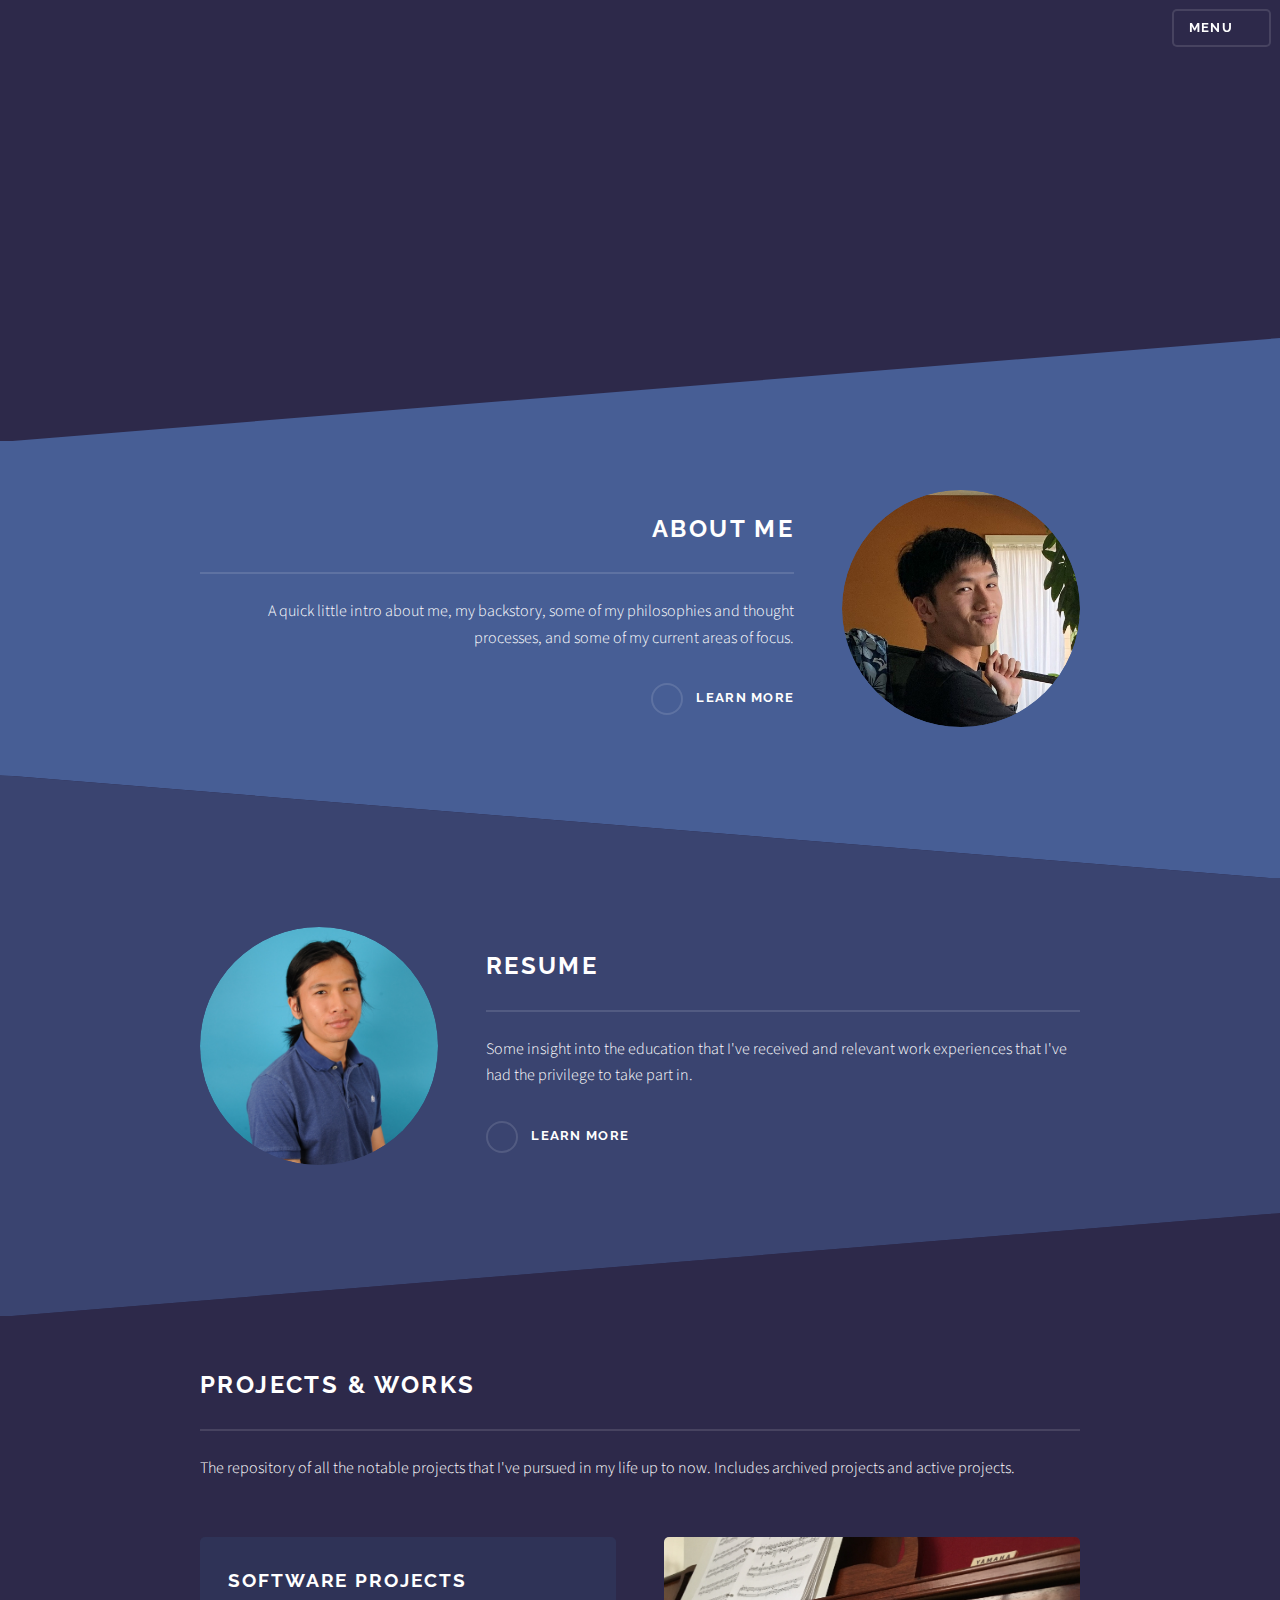
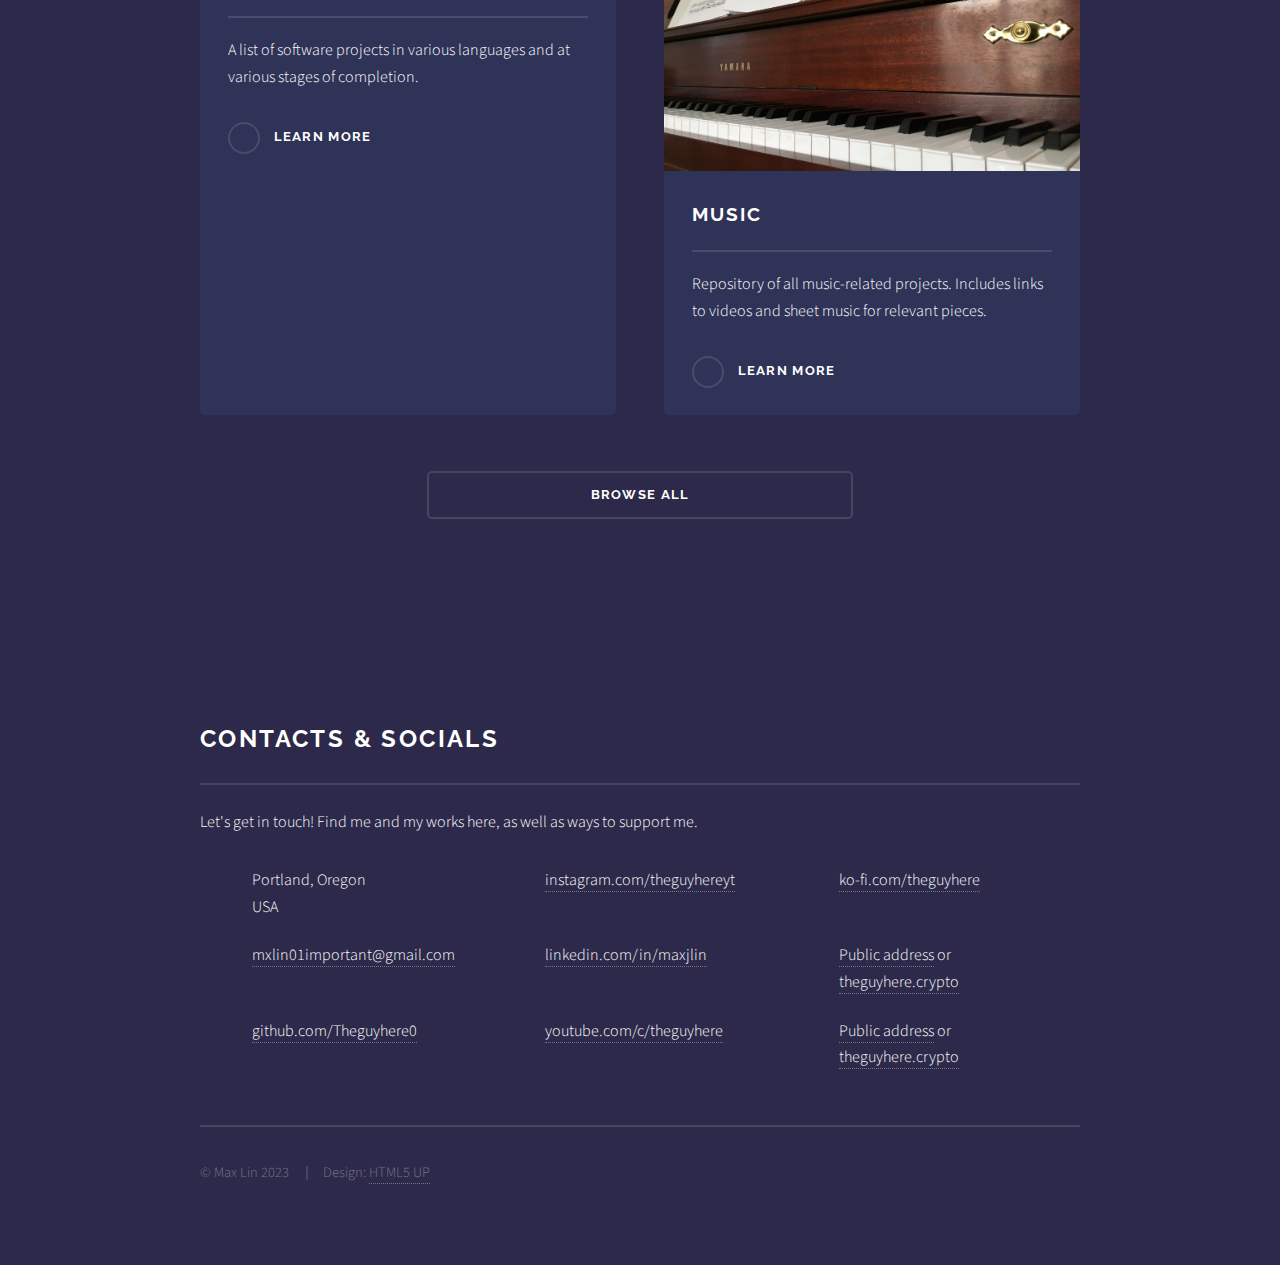
==== commit 7810f2b4: "Song updates +" ====
--- a/index.html
+++ b/index.html
@@ -6,6 +6,7 @@
 	<meta charset="utf-8" />
 	<meta name="viewport" content="width=device-width, initial-scale=1, user-scalable=no" />
 	<link rel="stylesheet" href="assets/css/main.css" />
+	<link rel="icon" type="image/x-icon" href="/images/favicon.ico" />
 	<noscript>
 		<link rel="stylesheet" href="assets/css/noscript.css" />
 	</noscript>
@@ -84,10 +85,10 @@
 						archived projects and active projects.</p>
 					<section class="features">
 						<article>
-							<a href="projects/minecraft.html" class="image"><img src="images/laptop.jpg" alt="" /></a>
-							<h3 class="major">Minecraft</h3>
-							<p>A list of server-side plugins written in Java to enhance Minecraft gameplay.</p>
-							<a href="projects/minecraft.html" class="special">Learn more</a>
+							<a href="projects/softwareProjects.html" class="image"><img src="images/laptop.jpg" alt="" /></a>
+							<h3 class="major">Software Projects</h3>
+							<p>A list of software projects in various languages and at various stages of completion.</p>
+							<a href="projects/softwareProjects.html" class="special">Learn more</a>
 						</article>
 						<article>
 							<a href="projects/music.html" class="image"><img src="images/keys.jpg" alt="" /></a>
@@ -164,18 +165,7 @@
 	<script src="assets/js/breakpoints.min.js"></script>
 	<script src="assets/js/util.js"></script>
 	<script src="assets/js/main.js"></script>
-	<script>
-		function copy(text) {
-			const type = "text/plain";
-			const blob = new Blob([text], { type })
-			let data = [new ClipboardItem({ [type]: blob })];
-
-			navigator.clipboard.write(data).then(function () {
-			}, function (err) {
-				console.log(err);
-			});
-		}
-	</script>
+	<script src="../assets/js/helpers.js"></script>
 
 </body>
 
--- a/assets/css/main.css
+++ b/assets/css/main.css
@@ -369,6 +369,11 @@
 	margin: 0 0 2em 0;
 }
 
+p.hint {
+	font-size: 0.6em !important;
+	margin: 0 0.5em !important;
+}
+
 h1,
 h2,
 h3,
@@ -376,6 +381,7 @@
 h5,
 h6 {
 	color: #ffffff;
+	cursor: default;
 	font-family: Raleway, Helvetica, sans-serif;
 	font-weight: 700;
 	letter-spacing: 0.1em;
@@ -512,6 +518,12 @@
 
 .no-margins {
 	margin: 0;
+}
+
+.disable-select {
+	-moz-user-select: none;
+	-webkit-user-select: none;
+	user-select: none;
 }
 
 /* Row */
@@ -2350,13 +2362,22 @@
 	box-shadow: none;
 }
 
+input[type="text"]:hover,
+input[type="password"]:hover,
+input[type="email"]:hover,
+input[type="tel"]:hover,
+select:hover,
+textarea:hover {
+	border-color: rgba(213, 255, 254, 0.25);
+}
+
 input[type="text"]:focus,
 input[type="password"]:focus,
 input[type="email"]:focus,
 input[type="tel"]:focus,
 select:focus,
 textarea:focus {
-	border-color: #5b6ba6;
+	border-color: rgba(87, 255, 252, 0.45);
 }
 
 select {
@@ -2617,6 +2638,17 @@
 	width: 100%;
 }
 
+/* Embedded Video */
+.video {
+	aspect-ratio: 16 / 9;
+	border-radius: 5px;
+	border: 0;
+	display: block;
+	margin: 0 0 2em 0;
+	position: relative;
+	width: 100%;
+}
+
 /* List */
 
 ol {
@@ -2870,7 +2902,9 @@
 ul.pagination {
 	cursor: default;
 	list-style: none;
+	margin: auto;
 	padding-left: 0;
+	width: fit-content;
 }
 
 ul.pagination li {
@@ -2884,6 +2918,9 @@
 	-webkit-transition: background-color 0.2s ease-in-out, color 0.2s ease-in-out;
 	-ms-transition: background-color 0.2s ease-in-out, color 0.2s ease-in-out;
 	transition: background-color 0.2s ease-in-out, color 0.2s ease-in-out;
+	-moz-user-select: none;
+	-webkit-user-select: none;
+	user-select: none;
 	border-bottom: 0;
 	border-radius: 5px;
 	display: inline-block;
@@ -2896,11 +2933,13 @@
 }
 
 ul.pagination li>.page:hover {
-	background-color: rgba(255, 255, 255, 0.025);
+	background-color: rgba(213, 255, 254, 0.125);
 }
 
 ul.pagination li>.page.active {
-	background-color: #4c5c96;
+	background-color: #ffffff00;
+	box-shadow: inset 0 0 0 2px rgba(87, 255, 254, 0.45);
+	color: #57fffc !important;
 }
 
 ul.pagination li:first-child {
@@ -3001,6 +3040,99 @@
 
 table.alt tfoot {
 	border-top: 0;
+}
+
+/* Tag */
+tag,
+.tag {
+	-moz-appearance: none;
+	-webkit-appearance: none;
+	-ms-appearance: none;
+	appearance: none;
+	-moz-user-select: none;
+	-webkit-user-select: none;
+	user-select: none;
+	background-color: transparent;
+	border-radius: 0.8em;
+	border: 0;
+	box-shadow: inset 0 0 0 2px rgba(255, 255, 255, 0.125);
+	color: #ffffff;
+	cursor: default;
+	display: inline-block;
+	font-family: Raleway, Helvetica, sans-serif;
+	font-size: 0.49em;
+	font-weight: 700;
+	height: 1.5em;
+	letter-spacing: 0;
+	line-height: 1.5em;
+	margin: 0 0 1em 0;
+	padding: 0 1em;
+	text-align: center;
+	text-decoration: none;
+	text-transform: uppercase;
+	vertical-align: bottom;
+	white-space: nowrap;
+}
+
+tag.blue,
+.tag.blue {
+	box-shadow: inset 0 0 0 2px #57fffc;
+	background-color: #57fffc;
+	color: #1f5a59 !important;
+}
+
+tag.gray,
+.tag.gray {
+	box-shadow: inset 0 0 0 2px #CCCCCC;
+	background-color: #CCCCCC;
+	color: #494949 !important;
+}
+
+tag.green,
+.tag.green {
+	box-shadow: inset 0 0 0 2px #4dff71;
+	background-color: #4dff71;
+	color: #1a5826 !important;
+}
+
+tag.pink,
+.tag.pink {
+	box-shadow: inset 0 0 0 2px #f507ff;
+	background-color: #f507ff;
+	color: #420744 !important;
+}
+
+tag.purple,
+.tag.purple {
+	box-shadow: inset 0 0 0 2px #6149ff;
+	background-color: #6149ff;
+	color: #2d236a !important;
+}
+
+tag.red,
+.tag.red {
+	box-shadow: inset 0 0 0 2px #e00b00;
+	background-color: #e00b00;
+	color: #480a06 !important;
+}
+
+tag.yellow,
+.tag.yellow {
+	box-shadow: inset 0 0 0 2px #FFFF00;
+	background-color: #FFFF00;
+	color: #606006 !important;
+}
+
+tag.disabled,
+.tag.disabled {
+	box-shadow: inset 0 0 0 1.5px #f9f9f980;
+	background-color: #ffffff00;
+	color: #f9f9f980 !important;
+}
+
+/* Filterable */
+.hidden {
+	display: none;
 }
 
 /* Button */
@@ -3014,6 +3146,9 @@
 	-webkit-appearance: none;
 	-ms-appearance: none;
 	appearance: none;
+	-moz-user-select: none;
+	-webkit-user-select: none;
+	user-select: none;
 	-moz-transition: background-color 0.2s ease-in-out;
 	-webkit-transition: background-color 0.2s ease-in-out;
 	-ms-transition: background-color 0.2s ease-in-out;
@@ -3065,11 +3200,11 @@
 	color: rgba(255, 255, 255, 0.35);
 }
 
-input[type="submit"].icon:active::before,
-input[type="reset"].icon:active::before,
-input[type="button"].icon:active::before,
-button.icon:active::before,
-.button.icon:active::before {
+input[type="submit"].icon:not(.disabled):active::before,
+input[type="reset"].icon:not(.disabled):active::before,
+input[type="button"].icon:not(.disabled):active::before,
+button.icon:not(.disabled):active::before,
+.button.icon:not(.disabled):active::before {
 	color: #57fffc;
 }
 
@@ -3145,6 +3280,10 @@
 .button.disabled,
 .button:disabled {
 	opacity: 0.25;
+	cursor: not-allowed;
+	background-color: #ffffff00 !important;
+	box-shadow: inset 0 0 0 2px rgba(255, 255, 255, 0.125) !important;
+	color: #ffffff !important;
 }
 
 @media screen and (max-width: 480px) {
